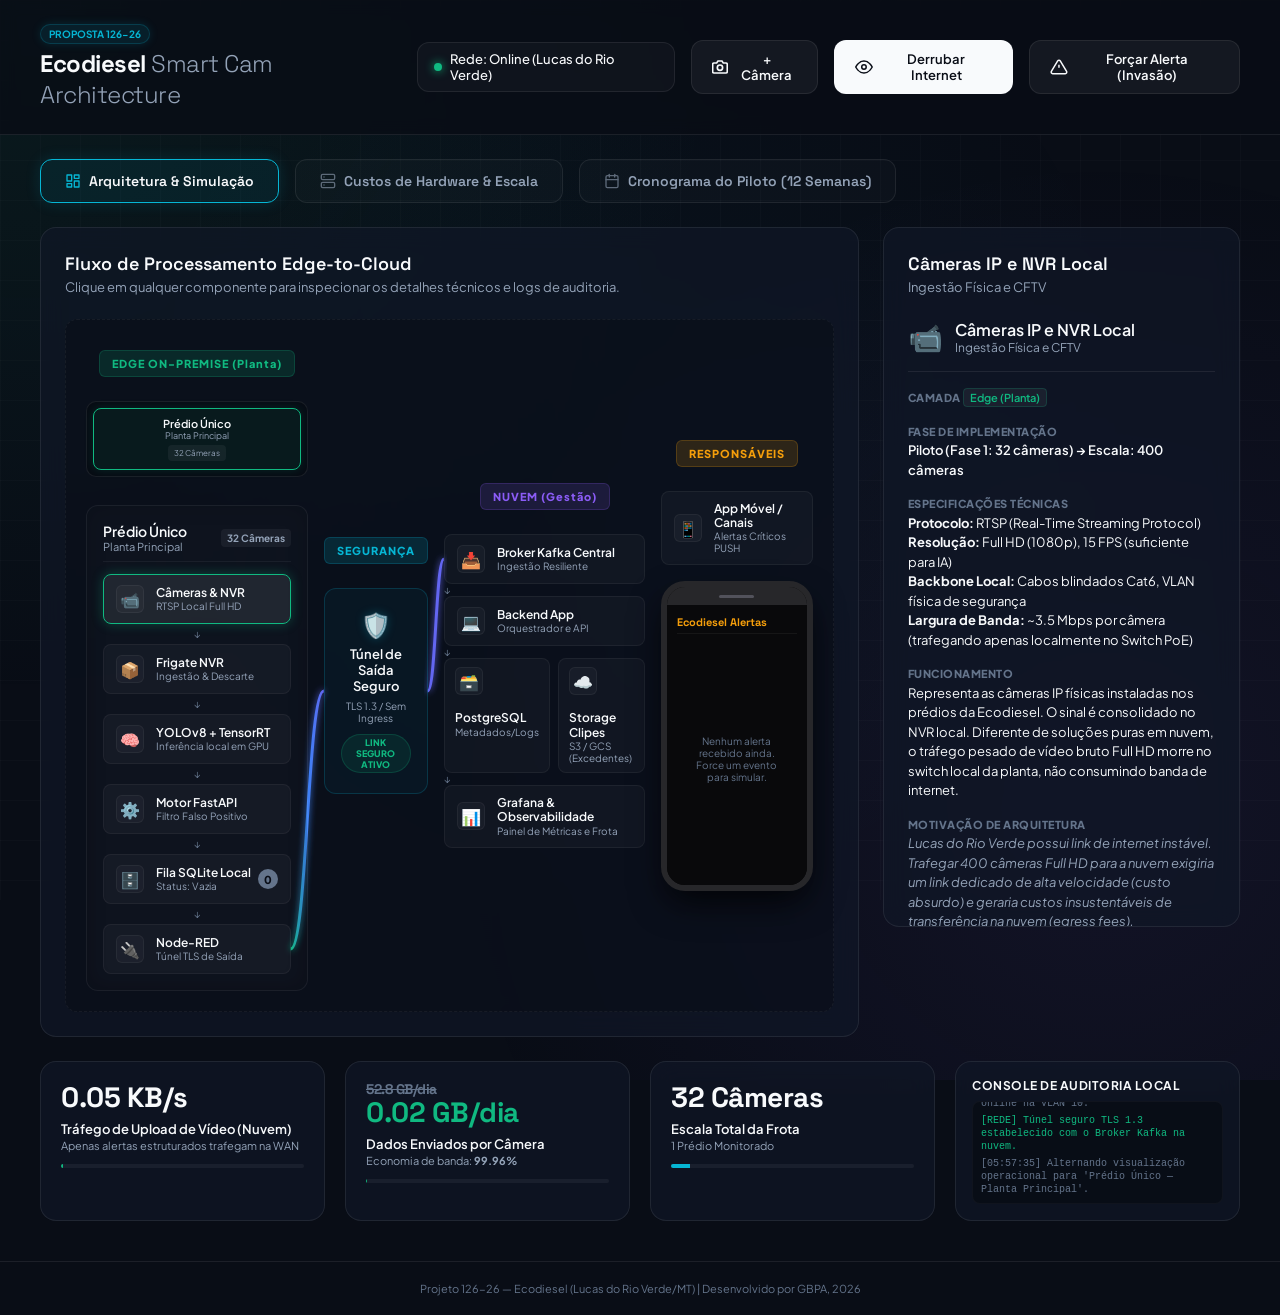
==== index.html @ 29f04b56 "Commit" ====
<!DOCTYPE html>
<html lang="pt-BR">

<head>
    <meta charset="UTF-8">
    <meta name="viewport" content="width=device-width, initial-scale=1.0">
    <title>Ecodiesel — Simulador de Arquitetura de Câmeras Inteligentes</title>
    <link rel="preconnect" href="https://fonts.googleapis.com">
    <link rel="preconnect" href="https://fonts.gstatic.com" crossorigin>
    <link
        href="https://fonts.googleapis.com/css2?family=Plus+Jakarta+Sans:wght@300;400;500;600;700;800&family=Space+Grotesk:wght@400;500;600;700&display=swap"
        rel="stylesheet">
    <link rel="stylesheet" href="style.css">
</head>

<body class="dark-theme">
    <!-- Grid Background Layer -->
    <div class="grid-overlay"></div>
    <div class="radial-glow"></div>

    <header class="app-header">
        <div class="logo-area">
            <span class="badge-status-glow">PROPOSTA 126-26</span>
            <h1>Ecodiesel <span class="thin">Smart Cam Architecture</span></h1>
        </div>

        <div class="simulator-controls">
            <div class="status-indicator">
                <span class="status-pulse-dot" id="status-dot"></span>
                <span class="status-text" id="status-text">Rede: Online (Lucas do Rio Verde)</span>
            </div>
            <button id="add-camera-btn" class="btn btn-secondary">
                <svg width="16" height="16" viewBox="0 0 24 24" fill="none" stroke="currentColor" stroke-width="2.5">
                    <path d="M23 19a2 2 0 0 1-2 2H3a2 2 0 0 1-2-2V8a2 2 0 0 1 2-2h4l2-3h6l2 3h4a2 2 0 0 1 2 2z" />
                    <circle cx="12" cy="13" r="4" />
                </svg>
                <span>+ Câmera</span>
            </button>
            <button id="toggle-network-btn" class="btn btn-primary">
                <svg width="18" height="18" viewBox="0 0 24 24" fill="none" stroke="currentColor" stroke-width="2">
                    <path d="M1 12s4-8 11-8 11 8 11 8-4 8-11 8-11-8-11-8z" />
                    <circle cx="12" cy="12" r="3" />
                </svg>
                <span>Derrubar Internet</span>
            </button>
            <button id="trigger-event-btn" class="btn btn-secondary">
                <svg width="18" height="18" viewBox="0 0 24 24" fill="none" stroke="currentColor" stroke-width="2">
                    <path
                        d="M10.29 3.86L1.82 18a2 2 0 0 0 1.71 3h16.94a2 2 0 0 0 1.71-3L13.71 3.86a2 2 0 0 0-3.42 0z" />
                    <line x1="12" y1="9" x2="12" y2="13" />
                    <line x1="12" y1="17" x2="12.01" y2="17" />
                </svg>
                <span>Forçar Alerta (Invasão)</span>
            </button>
        </div>
    </header>

    <nav class="view-navigation">
        <button class="nav-tab active" data-view="simulator">
            <svg width="16" height="16" viewBox="0 0 24 24" fill="none" stroke="currentColor" stroke-width="2"
                stroke-linecap="round" stroke-linejoin="round">
                <rect x="3" y="3" width="7" height="9"></rect>
                <rect x="14" y="3" width="7" height="5"></rect>
                <rect x="14" y="12" width="7" height="9"></rect>
                <rect x="3" y="16" width="7" height="5"></rect>
            </svg>
            <span>Arquitetura & Simulação</span>
        </button>
        <button class="nav-tab" data-view="hardware-costs" id="tab-hardware-costs">
            <svg width="16" height="16" viewBox="0 0 24 24" fill="none" stroke="currentColor" stroke-width="2"
                stroke-linecap="round" stroke-linejoin="round">
                <rect x="2" y="2" width="20" height="8" rx="2" ry="2"></rect>
                <rect x="2" y="14" width="20" height="8" rx="2" ry="2"></rect>
                <line x1="6" y1="6" x2="6.01" y2="6"></line>
                <line x1="6" y1="18" x2="6.01" y2="18"></line>
            </svg>
            <span>Custos de Hardware & Escala</span>
        </button>
        <button class="nav-tab" data-view="schedule">
            <svg width="16" height="16" viewBox="0 0 24 24" fill="none" stroke="currentColor" stroke-width="2"
                stroke-linecap="round" stroke-linejoin="round">
                <rect x="3" y="4" width="18" height="18" rx="2" ry="2"></rect>
                <line x1="16" y1="2" x2="16" y2="6"></line>
                <line x1="8" y1="2" x2="8" y2="6"></line>
                <line x1="3" y1="10" x2="21" y2="10"></line>
            </svg>
            <span>Cronograma do Piloto (12 Semanas)</span>
        </button>
    </nav>

    <main class="main-container" id="simulator-main">
        <!-- Diagram Area -->
        <section class="diagram-section card">
            <div class="card-header">
                <h2>Fluxo de Processamento Edge-to-Cloud</h2>
                <p>Clique em qualquer componente para inspecionar os detalhes técnicos e logs de auditoria.</p>
            </div>

            <div class="canvas-container">
                <!-- SVG Connections layer -->
                <svg class="connection-svg" id="connection-svg" width="100%" height="100%">
                    <defs>
                        <!-- Glow filters -->
                        <filter id="glow-green" x="-20%" y="-20%" width="140%" height="140%">
                            <feGaussianBlur stdDeviation="3" result="blur" />
                            <feMerge>
                                <feMergeNode in="blur" />
                                <feMergeNode in="SourceGraphic" />
                            </feMerge>
                        </filter>
                        <filter id="glow-red" x="-20%" y="-20%" width="140%" height="140%">
                            <feGaussianBlur stdDeviation="3" result="blur" />
                            <feMerge>
                                <feMergeNode in="blur" />
                                <feMergeNode in="SourceGraphic" />
                            </feMerge>
                        </filter>
                        <filter id="glow-purple" x="-20%" y="-20%" width="140%" height="140%">
                            <feGaussianBlur stdDeviation="3" result="blur" />
                            <feMerge>
                                <feMergeNode in="blur" />
                                <feMergeNode in="SourceGraphic" />
                            </feMerge>
                        </filter>

                        <!-- Gradient markers -->
                        <linearGradient id="edge-to-cloud-grad" x1="0%" y1="0%" x2="100%" y2="0%">
                            <stop offset="0%" stop-color="#10b981" />
                            <stop offset="50%" stop-color="#3b82f6" />
                            <stop offset="100%" stop-color="#6366f1" />
                        </linearGradient>
                    </defs>

                    <!-- SVG Paths (will be updated or initialized dynamically by js to adapt to screen resized coordinates if needed, or static percentage paths) -->
                    <!-- Path from Predio A to Tunnel -->
                    <path class="connection-path active-flow" id="path-predioA-tunnel" d="" fill="none"
                        stroke="url(#edge-to-cloud-grad)" stroke-width="3" filter="url(#glow-green)" />
                    <!-- Path from Predio B to Tunnel -->
                    <path class="connection-path active-flow" id="path-predioB-tunnel" d="" fill="none"
                        stroke="url(#edge-to-cloud-grad)" stroke-width="3" filter="url(#glow-green)" />
                    <!-- Path from Tunnel to Cloud -->
                    <path class="connection-path active-flow" id="path-tunnel-cloud" d="" fill="none" stroke="#6366f1"
                        stroke-width="3" filter="url(#glow-purple)" />

                    <!-- Pulsing animation dots (created dynamically by js) -->
                </svg>

                <div class="architecture-grid">
                    <!-- Edge Node Column -->
                    <div class="grid-column column-edge" id="edge-column">
                        <div class="column-title-badge edge">EDGE ON-PREMISE (Planta)</div>

                        <!-- Seletor de Prédios (Abas) -->
                        <div class="buildings-tabs-container" id="buildings-tabs-container">
                            <!-- Injetado dinamicamente via JS -->
                        </div>

                        <!-- Pipeline do Prédio Ativo -->
                        <div class="building-node" id="active-building-node">
                            <div class="building-header">
                                <h3 id="active-building-name">Prédio A <span class="subtext"
                                        id="active-building-subtitle">Almoxarifado</span></h3>
                                <div class="cams-count" id="active-building-cams">12 Câmeras</div>
                            </div>

                            <div class="node-components">
                                <div class="arch-node element-clickable" data-node="cameras-a" id="node-cameras">
                                    <div class="node-icon">📹</div>
                                    <div class="node-info">
                                        <h4>Câmeras & NVR</h4>
                                        <p>RTSP Local Full HD</p>
                                    </div>
                                </div>

                                <div class="node-arrow">↓</div>

                                <div class="arch-node element-clickable" data-node="frigate-a" id="node-frigate">
                                    <div class="node-icon">📦</div>
                                    <div class="node-info">
                                        <h4>Frigate NVR</h4>
                                        <p>Ingestão & Descarte</p>
                                    </div>
                                </div>

                                <div class="node-arrow">↓</div>

                                <div class="arch-node element-clickable" data-node="yolo-a" id="node-yolo">
                                    <div class="node-icon">🧠</div>
                                    <div class="node-info">
                                        <h4>YOLOv8 + TensorRT</h4>
                                        <p>Inferência local em GPU</p>
                                    </div>
                                </div>

                                <div class="node-arrow">↓</div>

                                <div class="arch-node element-clickable" data-node="fastapi-a" id="node-fastapi">
                                    <div class="node-icon">⚙️</div>
                                    <div class="node-info">
                                        <h4>Motor FastAPI</h4>
                                        <p>Filtro Falso Positivo</p>
                                    </div>
                                </div>

                                <div class="node-arrow">↓</div>

                                <div class="arch-node element-clickable queue-node" data-node="queue-a" id="node-queue">
                                    <div class="node-icon">🗄️</div>
                                    <div class="node-info">
                                        <h4>Fila SQLite Local</h4>
                                        <p class="queue-status">Status: Vazia</p>
                                    </div>
                                    <div class="queue-counter" id="active-queue-counter">0</div>
                                </div>

                                <div class="node-arrow">↓</div>

                                <div class="arch-node element-clickable" data-node="nodered-a" id="node-nodered">
                                    <div class="node-icon">🔌</div>
                                    <div class="node-info">
                                        <h4>Node-RED</h4>
                                        <p>Túnel TLS de Saída</p>
                                    </div>
                                </div>
                            </div>
                        </div>
                    </div>

                    <!-- Middle security/network column -->
                    <div class="grid-column column-security">
                        <div class="column-title-badge security">SEGURANÇA</div>

                        <div class="security-connector element-clickable" data-node="security-tunnel"
                            id="node-security-tunnel">
                            <div class="shield-icon">🛡️</div>
                            <h4>Túnel de Saída Seguro</h4>
                            <p>TLS 1.3 / Sem Ingress</p>
                            <span class="link-status-badge online" id="link-status">LINK SEGURO ATIVO</span>
                        </div>
                    </div>

                    <!-- Cloud Node Column -->
                    <div class="grid-column column-cloud" id="cloud-column">
                        <div class="column-title-badge cloud">NUVEM (Gestão)</div>

                        <div class="cloud-stack">
                            <div class="arch-node element-clickable" data-node="kafka" id="node-kafka">
                                <div class="node-icon">📥</div>
                                <div class="node-info">
                                    <h4>Broker Kafka Central</h4>
                                    <p>Ingestão Resiliente</p>
                                </div>
                            </div>

                            <div class="node-arrow">↓</div>

                            <div class="arch-node element-clickable" data-node="cloud-backend" id="node-cloud-backend">
                                <div class="node-icon">💻</div>
                                <div class="node-info">
                                    <h4>Backend App</h4>
                                    <p>Orquestrador e API</p>
                                </div>
                            </div>

                            <div class="node-arrow">↓</div>

                            <div class="cloud-db-storage">
                                <div class="arch-node element-clickable half-width" data-node="postgresql"
                                    id="node-postgresql">
                                    <div class="node-icon">🗃️</div>
                                    <div class="node-info">
                                        <h4>PostgreSQL</h4>
                                        <p>Metadados/Logs</p>
                                    </div>
                                </div>
                                <div class="arch-node element-clickable half-width" data-node="object-storage"
                                    id="node-object-storage">
                                    <div class="node-icon">☁️</div>
                                    <div class="node-info">
                                        <h4>Storage Clipes</h4>
                                        <p>S3 / GCS (Excedentes)</p>
                                    </div>
                                </div>
                            </div>

                            <div class="node-arrow">↓</div>

                            <div class="arch-node element-clickable" data-node="grafana" id="node-grafana">
                                <div class="node-icon">📊</div>
                                <div class="node-info">
                                    <h4>Grafana & Observabilidade</h4>
                                    <p>Painel de Métricas e Frota</p>
                                </div>
                            </div>
                        </div>
                    </div>

                    <!-- User Client Column -->
                    <div class="grid-column column-clients">
                        <div class="column-title-badge client">RESPONSÁVEIS</div>

                        <div class="client-stack">
                            <div class="arch-node element-clickable" data-node="mobile-app" id="node-mobile-app">
                                <div class="node-icon">📱</div>
                                <div class="node-info">
                                    <h4>App Móvel / Canais</h4>
                                    <p>Alertas Críticos PUSH</p>
                                </div>
                            </div>

                            <div class="phone-mockup">
                                <div class="phone-header">
                                    <span class="speaker"></span>
                                </div>
                                <div class="phone-screen">
                                    <div class="phone-app-title">Ecodiesel Alertas</div>
                                    <div class="alerts-feed" id="alerts-feed">
                                        <div class="mock-alert-item empty-state">
                                            Nenhum alerta recebido ainda. Force um evento para simular.
                                        </div>
                                    </div>
                                </div>
                            </div>
                        </div>
                    </div>
                </div>
            </div>
        </section>

        <!-- Sidebar Info Area -->
        <aside class="details-sidebar card" id="details-sidebar">
            <div class="card-header">
                <h2 id="sidebar-title">Detalhes do Componente</h2>
                <p id="sidebar-subtitle">Selecione uma peça da arquitetura para ler os detalhes técnicos.</p>
            </div>

            <div class="sidebar-content" id="sidebar-content-body">
                <div class="empty-selection-state">
                    <svg width="64" height="64" viewBox="0 0 24 24" fill="none" stroke="#4b5563" stroke-width="1.5">
                        <circle cx="12" cy="12" r="10" />
                        <path d="M12 16v-4" />
                        <path d="M12 8h.01" />
                    </svg>
                    <p>Clique em qualquer caixa do fluxo de processamento para examinar sua função técnica no projeto.
                    </p>
                </div>
            </div>
        </aside>
    </main>

    <!-- Metrics and Savings Dashboard -->
    <section class="metrics-dashboard" id="simulator-metrics">
        <div class="metric-card card">
            <div class="metric-value" id="network-egress">0.05 KB/s</div>
            <div class="metric-label">Tráfego de Upload de Vídeo (Nuvem)</div>
            <div class="metric-subtext">Apenas alertas estruturados trafegam na WAN</div>
            <div class="progress-bar-container">
                <div class="progress-bar green" style="width: 1%"></div>
            </div>
        </div>

        <div class="metric-card card">
            <div class="metric-value text-strike">52.8 GB/dia</div>
            <div class="metric-value highlight" id="saved-bandwidth">0.02 GB/dia</div>
            <div class="metric-label">Dados Enviados por Câmera</div>
            <div class="metric-subtext">Economia de banda: <strong>99.96%</strong></div>
            <div class="progress-bar-container">
                <div class="progress-bar" style="width: 0.1%"></div>
            </div>
        </div>

        <div class="metric-card card">
            <div class="metric-value" id="total-cameras-metric">32 Câmeras</div>
            <div class="metric-label">Escala Total da Frota</div>
            <div class="metric-subtext" id="total-buildings-metric">1 Prédio Monitorado</div>
            <div class="progress-bar-container">
                <div class="progress-bar blue" id="expansion-progress-bar" style="width: 8%"></div>
            </div>
        </div>

        <div class="metric-card card log-card">
            <div class="card-header">
                <h3>Console de Auditoria Local</h3>
            </div>
            <div class="log-console" id="log-console">
                <div class="log-entry system">[SISTEMA] Inicializando simulação de arquitetura Ecodiesel...</div>
                <div class="log-entry system">[SISTEMA] Nós do Prédio A e Prédio B online na VLAN 10.</div>
                <div class="log-entry green">[REDE] Túnel seguro TLS 1.3 estabelecido com o Broker Kafka na nuvem.</div>
            </div>
        </div>
    </section>

    <!-- Development Schedule Section -->
    <section class="schedule-container hidden" id="schedule-section">
        <div class="schedule-layout">
            <div class="schedule-gantt card">
                <div class="card-header schedule-header-flex">
                    <div>
                        <h2>Roadmap & Cronograma do Piloto (Fase 1)</h2>
                        <p>Estrutura de 12 semanas dividida em 6 Sprints com entregas incrementais no cliente.</p>
                    </div>
                    <div class="schedule-controls">
                        <span class="switch-label">Incluir App Móvel (+158h)</span>
                        <label class="schedule-switch">
                            <input type="checkbox" id="toggle-mobile-flow" checked>
                            <span class="slider"></span>
                        </label>
                    </div>
                </div>

                <div class="gantt-chart">
                    <div class="gantt-timeline-header">
                        <div class="timeline-spacer">Etapa / Sprint</div>
                        <div class="timeline-weeks">
                            <span>S1-2</span>
                            <span>S3-4</span>
                            <span>S5-6</span>
                            <span>S7-8</span>
                            <span>S9-10</span>
                            <span>S11-12</span>
                        </div>
                    </div>

                    <div class="gantt-rows">
                        <!-- Sprint 1 Row -->
                        <div class="gantt-row element-clickable-sprint" data-sprint="1">
                            <div class="gantt-label">
                                <span class="sprint-number">Sprint 1</span>
                                <span class="sprint-name">Discovery & Setup Edge</span>
                            </div>
                            <div class="gantt-bar-wrapper">
                                <div class="gantt-bar sprint-color-edge" style="grid-column: 1 / 2;">
                                    <span>77h • Planta</span>
                                </div>
                            </div>
                        </div>

                        <!-- Sprint 2 Row -->
                        <div class="gantt-row element-clickable-sprint" data-sprint="2">
                            <div class="gantt-label">
                                <span class="sprint-number">Sprint 2</span>
                                <span class="sprint-name">Core IA & TensorRT</span>
                            </div>
                            <div class="gantt-bar-wrapper">
                                <div class="gantt-bar sprint-color-ia" style="grid-column: 2 / 3;">
                                    <span>77h • Inferência</span>
                                </div>
                            </div>
                        </div>

                        <!-- Sprint 3 Row -->
                        <div class="gantt-row element-clickable-sprint" data-sprint="3">
                            <div class="gantt-label">
                                <span class="sprint-number">Sprint 3</span>
                                <span class="sprint-name" id="sprint-name-3">Regras Edge & Setup App</span>
                            </div>
                            <div class="gantt-bar-wrapper">
                                <div class="gantt-bar sprint-color-logica" style="grid-column: 3 / 4;"
                                    id="sprint-bar-3">
                                    <span>110h • Edge & App</span>
                                </div>
                            </div>
                        </div>

                        <!-- Sprint 4 Row -->
                        <div class="gantt-row element-clickable-sprint" data-sprint="4">
                            <div class="gantt-label">
                                <span class="sprint-number">Sprint 4</span>
                                <span class="sprint-name" id="sprint-name-4">Túnel TLS & Auth/MFA</span>
                            </div>
                            <div class="gantt-bar-wrapper">
                                <div class="gantt-bar sprint-color-conexao" style="grid-column: 4 / 5;"
                                    id="sprint-bar-4">
                                    <span>110h • Rede & Auth</span>
                                </div>
                            </div>
                        </div>

                        <!-- Sprint 5 Row -->
                        <div class="gantt-row element-clickable-sprint" data-sprint="5">
                            <div class="gantt-label">
                                <span class="sprint-number">Sprint 5</span>
                                <span class="sprint-name" id="sprint-name-5">API Cloud & Biometria/FaceID</span>
                            </div>
                            <div class="gantt-bar-wrapper">
                                <div class="gantt-bar sprint-color-nuvem" style="grid-column: 5 / 6;" id="sprint-bar-5">
                                    <span>120h • Cloud & Bio</span>
                                </div>
                            </div>
                        </div>

                        <!-- Sprint 6 Row -->
                        <div class="gantt-row element-clickable-sprint" data-sprint="6">
                            <div class="gantt-label">
                                <span class="sprint-number">Sprint 6</span>
                                <span class="sprint-name" id="sprint-name-6">E2E com App & Homologação</span>
                            </div>
                            <div class="gantt-bar-wrapper">
                                <div class="gantt-bar sprint-color-rollout" style="grid-column: 6 / 7;"
                                    id="sprint-bar-6">
                                    <span>116h • E2E & Rollout</span>
                                </div>
                            </div>
                        </div>
                    </div>
                </div>

                <div class="schedule-summary-footer">
                    <div class="resource-pill total" id="total-hours-metric"><strong>Horas de Desenvolvimento:</strong>
                        610 Horas</div>
                </div>
            </div>

            <aside class="sprint-details-sidebar card" id="sprint-sidebar">
                <div class="card-header">
                    <h2>Detalhamento da Sprint</h2>
                    <p>Clique em qualquer Sprint do gráfico ao lado para analisar as tarefas e entregas.</p>
                </div>

                <div class="sprint-sidebar-content" id="sprint-sidebar-content">
                    <div class="empty-selection-state">
                        <svg width="64" height="64" viewBox="0 0 24 24" fill="none" stroke="#4b5563" stroke-width="1.5">
                            <rect x="3" y="4" width="18" height="18" rx="2" ry="2"></rect>
                            <line x1="16" y1="2" x2="16" y2="6"></line>
                            <line x1="8" y1="2" x2="8" y2="6"></line>
                            <line x1="3" y1="10" x2="21" y2="10"></line>
                        </svg>
                        <p>Selecione uma sprint no cronograma para carregar as informações do discovery técnico.</p>
                    </div>
                </div>
            </aside>
        </div>
    </section>

    <!-- Seção de Custos de Hardware & Escala -->
    <section class="hardware-costs-container hidden" id="hardware-costs-section">
        <div class="hardware-layout">
            <div class="hardware-panel card">
                <div class="card-header">
                    <h2>Custos de Hardware & Escala (CAPEX)</h2>
                    <p>Simule a escala de hardware de 1 até 14 nós (Edge Nodes) e compare as opções de infraestrutura
                        física.</p>
                </div>

                <div class="hardware-controls-wrapper">
                    <div class="control-group">
                        <span class="control-label-static">Plataforma Homologada:</span>
                        <span class="control-value-static">AMD AM5 (Alta Performance + 2x RTX 5070 Ti 16GB)</span>
                    </div>

                    <div class="control-group">
                        <div class="slider-header">
                            <label for="node-qty-slider">Quantidade de Nós (Servidores Edge):</label>
                            <span class="node-qty-value" id="node-qty-display">1 Nó</span>
                        </div>
                        <input type="range" id="node-qty-slider" min="1" max="14" value="1" class="slider-premium">
                        <div class="slider-limits">
                            <span>1 Nó</span>
                            <span>14 Nós (Frota Total)</span>
                        </div>
                    </div>
                </div>

                <div class="hardware-table-container">
                    <table class="hardware-table" id="hardware-components-table">
                        <thead>
                            <tr>
                                <th>Componente</th>
                                <th>Modelo Sugerido</th>
                                <th>Loja Ref.</th>
                                <th>Unitário (BRL)</th>
                                <th>Qtd / Nó</th>
                                <th>Total (BRL)</th>
                            </tr>
                        </thead>
                        <tbody id="hardware-components-tbody">
                            <!-- Injetado dinamicamente via JS -->
                        </tbody>
                    </table>
                </div>
            </div>

            <div class="hardware-summary-panel">
                <div class="summary-card card border-highlight">
                    <div class="summary-header">
                        <h3>Resumo Consolidado</h3>
                        <span class="badge-status-glow highlight">PROPOSTA DE ESCALA</span>
                    </div>
                    <div class="summary-metrics-grid">
                        <div class="summary-metric">
                            <span class="label">Nós Edge Selecionados</span>
                            <span class="value" id="summary-nodes">1 Nó</span>
                        </div>
                        <div class="summary-metric">
                            <span class="label">Capacidade Câmeras</span>
                            <span class="value" id="summary-cams">32 Câmeras</span>
                            <span class="subtext">Até 32-35 cams por nó</span>
                        </div>
                        <div class="summary-metric highlight-value">
                            <span class="label">CAPEX Total Realista</span>
                            <span class="value" id="summary-capex">R$ 27.750,00</span>
                            <span class="subtext">Pagamento à vista (PIX)</span>
                        </div>
                    </div>
                </div>

                <div class="summary-card card">
                    <div class="summary-header">
                        <h3>Comparativo de Viabilidade</h3>
                    </div>
                    <div class="viability-details">
                        <div class="viability-row">
                            <span>Orçamento Estimado Original:</span>
                            <span class="value text-strike" id="summary-original-capex">R$ 19.050,00</span>
                        </div>
                        <div class="viability-row highlight-row">
                            <span>Ajuste Orçamentário Necessário:</span>
                            <span class="value warning" id="summary-savings">R$ 8.700,00 adicionais</span>
                        </div>
                    </div>
                    <div class="viability-footer">
                        <p id="viability-text">O <strong>Nó de Servidor AMD AM5 (Alta Performance)</strong> foi
                            homologado como a plataforma de inferência padrão do projeto, garantindo estabilidade e
                            refrigeração adequada para as 32 câmeras do piloto e expansões futuras.</p>
                    </div>
                </div>
            </div>
        </div>
    </section>

    <footer class="app-footer-credits">
        <p>Projeto 126-26 — Ecodiesel (Lucas do Rio Verde/MT) | Desenvolvido por GBPA, 2026</p>
    </footer>

    <script src="app.js"></script>
</body>

</html>
---- style.css ----
/* ==========================================================================
   Design System & Premium Aesthetics for Ecodiesel Architecture
   ========================================================================== */

:root {
    --bg-base: #090d16;
    --bg-surface: rgba(17, 24, 39, 0.7);
    --bg-surface-hover: rgba(31, 41, 55, 0.9);
    --border-color: rgba(255, 255, 255, 0.08);
    --border-hover: rgba(255, 255, 255, 0.15);
    
    /* Harmonious Curated Colors */
    --color-edge: #10b981; /* Emerald green */
    --color-edge-glow: rgba(16, 185, 129, 0.3);
    
    --color-security: #06b6d4; /* Cyan */
    --color-security-glow: rgba(6, 182, 212, 0.3);
    
    --color-cloud: #8b5cf6; /* Violet */
    --color-cloud-glow: rgba(139, 92, 246, 0.3);
    
    --color-client: #f59e0b; /* Amber */
    --color-client-glow: rgba(245, 158, 11, 0.3);
    
    --color-danger: #ef4444;
    --color-danger-glow: rgba(239, 68, 68, 0.4);
    
    --text-primary: #f8fafc;
    --text-secondary: #94a3b8;
    --text-muted: #64748b;
    
    --font-heading: 'Space Grotesk', sans-serif;
    --font-body: 'Plus Jakarta Sans', sans-serif;
}

* {
    box-sizing: border-box;
    margin: 0;
    padding: 0;
}

body {
    background-color: var(--bg-base);
    color: var(--text-primary);
    font-family: var(--font-body);
    min-height: 100vh;
    display: flex;
    flex-direction: column;
    overflow-x: hidden;
    position: relative;
}

/* Background Grids and Glows */
.grid-overlay {
    position: fixed;
    top: 0;
    left: 0;
    width: 100vw;
    height: 100vh;
    background-size: 40px 40px;
    background-image: 
        linear-gradient(to right, rgba(255, 255, 255, 0.02) 1px, transparent 1px),
        linear-gradient(to bottom, rgba(255, 255, 255, 0.02) 1px, transparent 1px);
    z-index: -2;
    pointer-events: none;
}

.radial-glow {
    position: fixed;
    top: -30%;
    left: -10%;
    width: 120%;
    height: 150%;
    background: radial-gradient(circle at 10% 20%, rgba(16, 185, 129, 0.08) 0%, transparent 40%),
                radial-gradient(circle at 80% 80%, rgba(139, 92, 246, 0.08) 0%, transparent 40%),
                radial-gradient(circle at 50% 50%, rgba(6, 182, 212, 0.03) 0%, transparent 50%);
    z-index: -1;
    pointer-events: none;
}

/* Glassmorphism Cards */
.card {
    background: var(--bg-surface);
    backdrop-filter: blur(12px);
    -webkit-backdrop-filter: blur(12px);
    border: 1px solid var(--border-color);
    border-radius: 16px;
    transition: all 0.3s cubic-bezier(0.4, 0, 0.2, 1);
}

.card:hover {
    border-color: var(--border-hover);
    box-shadow: 0 10px 30px -15px rgba(0, 0, 0, 0.7);
}

/* Header */
.app-header {
    display: flex;
    justify-content: space-between;
    align-items: center;
    padding: 24px 40px;
    border-bottom: 1px solid var(--border-color);
    background: rgba(9, 13, 22, 0.8);
    backdrop-filter: blur(8px);
    z-index: 10;
}

.logo-area {
    display: flex;
    flex-direction: column;
    gap: 4px;
}

.logo-area h1 {
    font-family: var(--font-heading);
    font-size: 24px;
    font-weight: 700;
    letter-spacing: -0.5px;
}

.logo-area h1 .thin {
    font-weight: 300;
    color: var(--text-secondary);
}

.badge-status-glow {
    font-size: 10px;
    font-weight: 700;
    color: var(--color-security);
    background: rgba(6, 182, 212, 0.1);
    padding: 3px 8px;
    border-radius: 100px;
    width: fit-content;
    border: 1px solid rgba(6, 182, 212, 0.2);
    box-shadow: 0 0 10px rgba(6, 182, 212, 0.15);
}

.simulator-controls {
    display: flex;
    align-items: center;
    gap: 16px;
}

.status-indicator {
    display: flex;
    align-items: center;
    gap: 8px;
    background: rgba(255, 255, 255, 0.03);
    padding: 8px 16px;
    border-radius: 12px;
    border: 1px solid var(--border-color);
    font-size: 13px;
    font-weight: 500;
}

.status-pulse-dot {
    width: 8px;
    height: 8px;
    border-radius: 50%;
    background-color: var(--color-edge);
    box-shadow: 0 0 10px var(--color-edge);
    transition: all 0.3s ease;
}

.status-pulse-dot.offline {
    background-color: var(--color-danger);
    box-shadow: 0 0 10px var(--color-danger);
    animation: pulse-red 1.5s infinite;
}

.status-pulse-dot.online {
    animation: pulse-green 2s infinite;
}

@keyframes pulse-green {
    0% { box-shadow: 0 0 0 0 rgba(16, 185, 129, 0.7); }
    70% { box-shadow: 0 0 0 8px rgba(16, 185, 129, 0); }
    100% { box-shadow: 0 0 0 0 rgba(16, 185, 129, 0); }
}

@keyframes pulse-red {
    0% { box-shadow: 0 0 0 0 rgba(239, 68, 68, 0.7); }
    70% { box-shadow: 0 0 0 8px rgba(239, 68, 68, 0); }
    100% { box-shadow: 0 0 0 0 rgba(239, 68, 68, 0); }
}

/* Buttons */
.btn {
    display: flex;
    align-items: center;
    gap: 8px;
    padding: 10px 20px;
    border-radius: 12px;
    font-family: var(--font-body);
    font-size: 13px;
    font-weight: 600;
    cursor: pointer;
    transition: all 0.2s cubic-bezier(0.4, 0, 0.2, 1);
    border: 1px solid transparent;
}

.btn-primary {
    background-color: var(--text-primary);
    color: var(--bg-base);
}

.btn-primary:hover {
    background-color: var(--text-secondary);
    transform: translateY(-1px);
}

.btn-secondary {
    background-color: rgba(255, 255, 255, 0.05);
    color: var(--text-primary);
    border-color: var(--border-color);
}

.btn-secondary:hover {
    background-color: rgba(255, 255, 255, 0.1);
    border-color: var(--border-hover);
    transform: translateY(-1px);
}

.btn.danger {
    background-color: rgba(239, 68, 68, 0.15);
    color: #fca5a5;
    border-color: rgba(239, 68, 68, 0.3);
}

.btn.danger:hover {
    background-color: rgba(239, 68, 68, 0.25);
    border-color: rgba(239, 68, 68, 0.5);
}

/* Layout Grid */
.main-container {
    display: flex;
    gap: 24px;
    padding: 24px 40px;
    flex: 1;
    align-items: stretch;
    min-height: 500px;
}

.diagram-section {
    flex: 3;
    padding: 24px;
    display: flex;
    flex-direction: column;
    position: relative;
    overflow: hidden;
}

.card-header h2 {
    font-family: var(--font-heading);
    font-size: 18px;
    font-weight: 600;
    margin-bottom: 4px;
}

.card-header p {
    color: var(--text-secondary);
    font-size: 13px;
}

.canvas-container {
    flex: 1;
    position: relative;
    margin-top: 24px;
    border: 1px dashed rgba(255, 255, 255, 0.05);
    border-radius: 12px;
    background: rgba(0, 0, 0, 0.2);
    min-height: 550px;
}

.connection-svg {
    position: absolute;
    top: 0;
    left: 0;
    width: 100%;
    height: 100%;
    z-index: 1;
    pointer-events: none;
}

.connection-path {
    transition: stroke 0.5s ease, filter 0.5s ease;
}

.connection-path.inactive-flow {
    stroke: #ef4444 !important;
    filter: url(#glow-red) !important;
}

/* Dot animation along path */
.pulse-dot {
    fill: #10b981;
    r: 4;
}

.pulse-dot.offline {
    display: none;
}

/* Grid columns inside canvas */
.architecture-grid {
    position: relative;
    z-index: 2;
    display: grid;
    grid-template-columns: 2.2fr 1fr 2fr 1.5fr;
    gap: 16px;
    padding: 20px;
    height: 100%;
    align-items: center;
}

.grid-column {
    display: flex;
    flex-direction: column;
    align-items: center;
    gap: 16px;
    height: 100%;
    justify-content: center;
}

.column-title-badge {
    font-size: 11px;
    font-weight: 800;
    padding: 6px 12px;
    border-radius: 6px;
    letter-spacing: 1px;
    margin-bottom: 8px;
}

.column-title-badge.edge {
    background: rgba(16, 185, 129, 0.15);
    color: var(--color-edge);
    border: 1px solid rgba(16, 185, 129, 0.2);
}

.column-title-badge.security {
    background: rgba(6, 182, 212, 0.15);
    color: var(--color-security);
    border: 1px solid rgba(6, 182, 212, 0.2);
}

.column-title-badge.cloud {
    background: rgba(139, 92, 246, 0.15);
    color: var(--color-cloud);
    border: 1px solid rgba(139, 92, 246, 0.2);
}

.column-title-badge.client {
    background: rgba(245, 158, 11, 0.15);
    color: var(--color-client);
    border: 1px solid rgba(245, 158, 11, 0.2);
}

/* Building Node Card */
.building-node {
    width: 100%;
    background: rgba(255, 255, 255, 0.02);
    border: 1px solid rgba(255, 255, 255, 0.05);
    border-radius: 12px;
    padding: 16px;
    box-shadow: inset 0 0 20px rgba(0, 0, 0, 0.2);
}

.building-header {
    display: flex;
    justify-content: space-between;
    align-items: center;
    margin-bottom: 12px;
    padding-bottom: 8px;
    border-bottom: 1px solid rgba(255, 255, 255, 0.05);
}

.building-header h3 {
    font-size: 14px;
    font-weight: 600;
}

.building-header h3 .subtext {
    font-size: 11px;
    color: var(--text-secondary);
    display: block;
    font-weight: 400;
}

.cams-count {
    font-size: 10px;
    font-weight: 700;
    background: rgba(255, 255, 255, 0.05);
    padding: 3px 6px;
    border-radius: 4px;
    color: var(--text-secondary);
}

.node-components {
    display: flex;
    flex-direction: column;
    align-items: center;
    gap: 4px;
}

.node-arrow {
    font-size: 10px;
    color: var(--text-muted);
    user-select: none;
}

/* General Clickable Architecture Node */
.arch-node {
    width: 100%;
    display: flex;
    align-items: center;
    gap: 12px;
    padding: 10px 12px;
    background: rgba(255, 255, 255, 0.03);
    border: 1px solid rgba(255, 255, 255, 0.05);
    border-radius: 8px;
    cursor: pointer;
    transition: all 0.2s ease;
}

.arch-node:hover {
    background: rgba(255, 255, 255, 0.06);
    border-color: rgba(255, 255, 255, 0.15);
    transform: scale(1.02);
}

.arch-node.selected {
    background: rgba(255, 255, 255, 0.08);
    box-shadow: 0 0 12px var(--color-edge-glow);
    border-color: var(--color-edge);
}

/* Coloring specific nodes on selection */
.column-cloud .arch-node.selected {
    box-shadow: 0 0 12px var(--color-cloud-glow);
    border-color: var(--color-cloud);
}

.column-clients .arch-node.selected {
    box-shadow: 0 0 12px var(--color-client-glow);
    border-color: var(--color-client);
}

.node-icon {
    font-size: 16px;
    display: flex;
    align-items: center;
    justify-content: center;
    width: 28px;
    height: 28px;
    background: rgba(255, 255, 255, 0.03);
    border-radius: 6px;
    border: 1px solid rgba(255, 255, 255, 0.05);
}

.node-info {
    flex: 1;
    display: flex;
    flex-direction: column;
}

.node-info h4 {
    font-size: 12px;
    font-weight: 600;
    line-height: 1.2;
}

.node-info p {
    font-size: 10px;
    color: var(--text-secondary);
}

/* Queue Persistent Node */
.queue-node {
    position: relative;
}

.queue-counter {
    position: absolute;
    top: 50%;
    right: 12px;
    transform: translateY(-50%);
    background: var(--text-muted);
    color: var(--bg-base);
    font-size: 11px;
    font-weight: 800;
    width: 20px;
    height: 20px;
    border-radius: 50%;
    display: flex;
    align-items: center;
    justify-content: center;
    transition: all 0.3s ease;
}

.queue-node.has-items {
    border-color: var(--color-client);
    background: rgba(245, 158, 11, 0.05);
}

.queue-node.has-items .queue-counter {
    background: var(--color-client);
    box-shadow: 0 0 8px var(--color-client-glow);
    color: #fff;
}

/* Cloud Db half blocks */
.cloud-db-storage {
    display: flex;
    gap: 8px;
    width: 100%;
}

.cloud-db-storage .half-width {
    flex: 1;
    flex-direction: column;
    align-items: flex-start;
    padding: 8px 10px;
}

.cloud-db-storage .half-width .node-icon {
    margin-bottom: 4px;
}

/* Security block */
.security-connector {
    width: 100%;
    text-align: center;
    padding: 20px 16px;
    background: rgba(6, 182, 212, 0.05);
    border: 1px solid rgba(6, 182, 212, 0.2);
    border-radius: 12px;
    cursor: pointer;
    transition: all 0.2s ease;
    display: flex;
    flex-direction: column;
    align-items: center;
    gap: 6px;
}

.security-connector:hover {
    background: rgba(6, 182, 212, 0.08);
    border-color: var(--color-security);
    transform: translateY(-2px);
}

.security-connector.selected {
    box-shadow: 0 0 15px var(--color-security-glow);
    border-color: var(--color-security);
}

.shield-icon {
    font-size: 24px;
    filter: drop-shadow(0 0 5px var(--color-security-glow));
}

.security-connector h4 {
    font-size: 13px;
    font-weight: 600;
}

.security-connector p {
    font-size: 10px;
    color: var(--text-secondary);
}

.link-status-badge {
    font-size: 9px;
    font-weight: 800;
    padding: 2px 8px;
    border-radius: 100px;
    margin-top: 4px;
}

.link-status-badge.online {
    background: rgba(16, 185, 129, 0.1);
    color: var(--color-edge);
    border: 1px solid rgba(16, 185, 129, 0.2);
}

.link-status-badge.offline {
    background: rgba(239, 68, 68, 0.1);
    color: var(--color-danger);
    border: 1px solid rgba(239, 68, 68, 0.2);
}

/* Mobile App Mockup */
.client-stack {
    width: 100%;
    display: flex;
    flex-direction: column;
    align-items: center;
    gap: 16px;
}

.phone-mockup {
    width: 100%;
    max-width: 190px;
    height: 310px;
    border: 6px solid #27272a;
    border-radius: 24px;
    background: #000;
    position: relative;
    overflow: hidden;
    box-shadow: 0 15px 35px -5px rgba(0, 0, 0, 0.8), 
                inset 0 0 10px rgba(255, 255, 255, 0.1);
}

.phone-header {
    height: 18px;
    background: #27272a;
    display: flex;
    justify-content: center;
    align-items: center;
}

.phone-header .speaker {
    width: 35px;
    height: 3px;
    background: #52525b;
    border-radius: 10px;
}

.phone-screen {
    height: calc(100% - 18px);
    padding: 10px;
    overflow-y: auto;
    font-size: 10px;
    display: flex;
    flex-direction: column;
    gap: 8px;
    background: #09090b;
}

.phone-app-title {
    font-family: var(--font-heading);
    font-weight: 700;
    font-size: 11px;
    color: var(--color-client);
    border-bottom: 1px solid rgba(255, 255, 255, 0.05);
    padding-bottom: 4px;
}

.alerts-feed {
    display: flex;
    flex-direction: column;
    gap: 6px;
    flex: 1;
}

.mock-alert-item {
    background: rgba(255, 255, 255, 0.03);
    border: 1px solid rgba(255, 255, 255, 0.05);
    border-radius: 6px;
    padding: 6px 8px;
    animation: slide-up 0.3s cubic-bezier(0.4, 0, 0.2, 1);
}

.mock-alert-item.empty-state {
    color: var(--text-muted);
    text-align: center;
    padding: 20px 10px;
    margin-top: auto;
    margin-bottom: auto;
    border: none;
    background: none;
}

.alert-tag {
    font-size: 8px;
    font-weight: 800;
    padding: 1px 4px;
    border-radius: 3px;
    width: fit-content;
    margin-bottom: 3px;
}

.alert-tag.danger {
    background: rgba(239, 68, 68, 0.15);
    color: #fca5a5;
    border: 1px solid rgba(239, 68, 68, 0.3);
}

.alert-camera {
    font-weight: 600;
    color: var(--text-primary);
}

.alert-desc {
    color: var(--text-secondary);
    font-size: 9px;
    margin: 2px 0;
}

.alert-time {
    font-size: 8px;
    color: var(--text-muted);
    text-align: right;
}

@keyframes slide-up {
    from { opacity: 0; transform: translateY(10px); }
    to { opacity: 1; transform: translateY(0); }
}

/* Sidebar Details */
.details-sidebar {
    flex: 1.2;
    padding: 24px;
    display: flex;
    flex-direction: column;
    min-width: 320px;
    max-height: 700px;
    overflow-y: auto;
}

.details-sidebar h2 {
    color: var(--text-primary);
}

.sidebar-content {
    margin-top: 24px;
    flex: 1;
    display: flex;
    flex-direction: column;
    gap: 16px;
}

.empty-selection-state {
    display: flex;
    flex-direction: column;
    align-items: center;
    justify-content: center;
    height: 100%;
    color: var(--text-muted);
    text-align: center;
    gap: 12px;
    padding: 40px 20px;
}

.empty-selection-state p {
    font-size: 13px;
}

/* Node Detailed Info Styling */
.detail-stack-info {
    display: flex;
    align-items: center;
    gap: 12px;
    padding-bottom: 16px;
    border-bottom: 1px solid var(--border-color);
}

.detail-stack-icon {
    font-size: 28px;
}

.detail-stack-title h3 {
    font-size: 16px;
    font-weight: 600;
}

.detail-stack-title p {
    font-size: 12px;
    color: var(--text-secondary);
}

.detail-body {
    display: flex;
    flex-direction: column;
    gap: 14px;
    font-size: 13px;
    line-height: 1.5;
}

.detail-section-title {
    font-size: 11px;
    font-weight: 800;
    color: var(--text-muted);
    text-transform: uppercase;
    letter-spacing: 0.5px;
    margin-bottom: 4px;
}

.badge-layer {
    background: rgba(255, 255, 255, 0.05);
    padding: 2px 6px;
    border-radius: 4px;
    font-size: 11px;
    font-weight: 600;
    color: var(--text-secondary);
}

.badge-layer.pilot {
    border: 1px solid rgba(16, 185, 129, 0.2);
    color: var(--color-edge);
}

.badge-layer.expansion {
    border: 1px solid rgba(245, 158, 11, 0.2);
    color: var(--color-client);
}

.detail-code {
    background: #05070c;
    border: 1px solid var(--border-color);
    padding: 10px;
    border-radius: 8px;
    font-family: monospace;
    font-size: 11px;
    overflow-x: auto;
    color: #e2e8f0;
}

/* Metrics Dashboard Section */
.metrics-dashboard {
    display: grid;
    grid-template-columns: repeat(4, 1fr);
    gap: 20px;
    padding: 0 40px 40px 40px;
}

.metric-card {
    padding: 20px;
    display: flex;
    flex-direction: column;
}

.metric-value {
    font-family: var(--font-heading);
    font-size: 28px;
    font-weight: 700;
    letter-spacing: -0.5px;
    line-height: 1.1;
}

.metric-value.text-strike {
    font-size: 14px;
    color: var(--text-muted);
    text-decoration: line-through;
}

.metric-value.highlight {
    color: var(--color-edge);
}

.metric-label {
    font-size: 13px;
    font-weight: 600;
    color: var(--text-primary);
    margin-top: 8px;
}

.metric-subtext {
    font-size: 11px;
    color: var(--text-secondary);
    margin-top: 2px;
}

.progress-bar-container {
    width: 100%;
    height: 4px;
    background: rgba(255, 255, 255, 0.05);
    border-radius: 20px;
    margin-top: 12px;
    overflow: hidden;
}

.progress-bar {
    height: 100%;
    background-color: var(--color-edge);
    width: 0%;
    transition: width 0.5s ease;
}

.progress-bar.green {
    background-color: var(--color-edge);
}

.progress-bar.blue {
    background-color: var(--color-security);
}

/* Audit Log console card */
.log-card {
    grid-column: span 1;
    display: flex;
    flex-direction: column;
    max-height: 160px;
    padding: 16px;
}

.log-card .card-header h3 {
    font-size: 12px;
    font-weight: 700;
    color: var(--text-primary);
    text-transform: uppercase;
    letter-spacing: 0.5px;
}

.log-console {
    flex: 1;
    font-family: monospace;
    font-size: 10px;
    background: rgba(0, 0, 0, 0.3);
    border: 1px solid rgba(255, 255, 255, 0.03);
    border-radius: 8px;
    padding: 8px;
    overflow-y: auto;
    margin-top: 8px;
    display: flex;
    flex-direction: column;
    gap: 4px;
    scroll-behavior: smooth;
}

.log-entry {
    line-height: 1.3;
}

.log-entry.system { color: var(--text-muted); }
.log-entry.green { color: var(--color-edge); }
.log-entry.red { color: #fca5a5; }
.log-entry.amber { color: #fde047; }
.log-entry.blue { color: #93c5fd; }

/* Footer Credits */
.app-footer-credits {
    text-align: center;
    padding: 20px 40px;
    border-top: 1px solid var(--border-color);
    color: var(--text-muted);
    font-size: 11px;
}

/* Responsive adjustments */
@media(max-width: 1200px) {
    .main-container {
        flex-direction: column;
    }
    .details-sidebar {
        max-height: none;
    }
    .metrics-dashboard {
        grid-template-columns: repeat(2, 1fr);
    }
}

@media(max-width: 768px) {
    .architecture-grid {
        grid-template-columns: 1fr;
        gap: 32px;
    }
    .connection-svg {
        display: none; /* Hide connections on mobile stacked view */
    }
    .metrics-dashboard {
        grid-template-columns: 1fr;
        padding: 20px;
    }
    .app-header {
        flex-direction: column;
        gap: 16px;
        text-align: center;
    }
}

/* Seletor de Prédios e Abas */
.buildings-tabs-container {
    display: flex;
    flex-wrap: wrap;
    gap: 8px;
    width: 100%;
    margin-bottom: 12px;
    padding: 6px;
    background: rgba(0, 0, 0, 0.2);
    border-radius: 10px;
    border: 1px solid var(--border-color);
}

.building-tab {
    position: relative;
    flex: 1;
    min-width: 110px;
    display: flex;
    flex-direction: column;
    align-items: center;
    justify-content: center;
    padding: 8px 6px;
    background: rgba(255, 255, 255, 0.02);
    border: 1px solid transparent;
    border-radius: 8px;
    cursor: pointer;
    font-size: 11px;
    font-weight: 600;
    transition: all 0.2s cubic-bezier(0.4, 0, 0.2, 1);
    color: var(--text-secondary);
    text-align: center;
}

.building-tab:hover {
    background: rgba(255, 255, 255, 0.05);
    color: var(--text-primary);
}

.building-tab.active {
    background: rgba(16, 185, 129, 0.08);
    border-color: var(--color-edge);
    color: var(--text-primary);
    box-shadow: 0 0 10px rgba(16, 185, 129, 0.15);
}

.building-tab span {
    font-size: 9px;
    font-weight: 400;
    color: var(--text-muted);
}

.building-tab.active span {
    color: var(--text-secondary);
}

.building-tab .tab-badge {
    position: absolute;
    top: -5px;
    right: -5px;
    background: var(--color-client);
    color: #fff;
    font-size: 9px;
    font-weight: 800;
    min-width: 16px;
    height: 16px;
    border-radius: 10px;
    display: flex;
    align-items: center;
    justify-content: center;
    box-shadow: 0 0 8px var(--color-client-glow);
    animation: pulse-badge 2s infinite;
}

@keyframes pulse-badge {
    0% { transform: scale(1); }
    50% { transform: scale(1.1); }
    100% { transform: scale(1); }
}

/* Força o grid-column column-edge a rolar verticalmente caso tenha muitos itens */
.grid-column.column-edge {
    justify-content: flex-start;
    padding-top: 10px;
}

/* ==========================================================================
   Navigation Tabs & Schedule Section Styles
   ========================================================================== */
.hidden {
    display: none !important;
}

.view-navigation {
    display: flex;
    justify-content: flex-start;
    gap: 16px;
    padding: 24px 40px 0 40px;
    z-index: 5;
}

.nav-tab {
    display: flex;
    align-items: center;
    gap: 8px;
    padding: 12px 24px;
    background: rgba(255, 255, 255, 0.02);
    border: 1px solid var(--border-color);
    border-radius: 12px;
    color: var(--text-secondary);
    font-family: var(--font-heading);
    font-size: 14px;
    font-weight: 600;
    cursor: pointer;
    transition: all 0.3s cubic-bezier(0.4, 0, 0.2, 1);
}

.nav-tab svg {
    opacity: 0.6;
    transition: opacity 0.2s ease;
}

.nav-tab:hover {
    background: rgba(255, 255, 255, 0.05);
    color: var(--text-primary);
    border-color: var(--border-hover);
}

.nav-tab:hover svg {
    opacity: 1;
}

.nav-tab.active {
    background: rgba(6, 182, 212, 0.08);
    border-color: var(--color-security);
    color: var(--text-primary);
    box-shadow: 0 0 15px rgba(6, 182, 212, 0.15);
}

.nav-tab.active svg {
    opacity: 1;
    color: var(--color-security);
}

/* Schedule Layout styling */
.schedule-container {
    padding: 24px 40px 40px 40px;
    width: 100%;
}

.schedule-layout {
    display: flex;
    gap: 24px;
    align-items: stretch;
    min-height: 550px;
}

.schedule-gantt {
    flex: 3;
    padding: 24px;
    display: flex;
    flex-direction: column;
}

.sprint-details-sidebar {
    flex: 1.2;
    padding: 24px;
    display: flex;
    flex-direction: column;
    min-width: 320px;
    max-height: 600px;
    overflow-y: auto;
}

.sprint-sidebar-content {
    margin-top: 24px;
    flex: 1;
    display: flex;
    flex-direction: column;
    gap: 16px;
}

/* Gantt Chart Styling */
.gantt-chart {
    margin-top: 32px;
    background: rgba(0, 0, 0, 0.2);
    border: 1px solid var(--border-color);
    border-radius: 12px;
    padding: 16px;
    display: flex;
    flex-direction: column;
    gap: 12px;
}

.gantt-timeline-header {
    display: flex;
    align-items: center;
    border-bottom: 1px solid var(--border-color);
    padding-bottom: 12px;
    font-size: 11px;
    font-weight: 700;
    color: var(--text-muted);
    text-transform: uppercase;
    letter-spacing: 0.5px;
}

.timeline-spacer {
    width: 200px;
    flex-shrink: 0;
}

.timeline-weeks {
    flex: 1;
    display: grid;
    grid-template-columns: repeat(6, 1fr);
    text-align: center;
}

.gantt-rows {
    display: flex;
    flex-direction: column;
    gap: 8px;
}

.gantt-row {
    display: flex;
    align-items: center;
    padding: 8px;
    background: rgba(255, 255, 255, 0.01);
    border: 1px solid transparent;
    border-radius: 8px;
    cursor: pointer;
    transition: all 0.2s ease;
}

.gantt-row:hover {
    background: rgba(255, 255, 255, 0.03);
    border-color: rgba(255, 255, 255, 0.08);
}

.gantt-row.selected {
    background: rgba(255, 255, 255, 0.04);
    border-color: var(--border-hover);
}

.gantt-label {
    width: 200px;
    flex-shrink: 0;
    display: flex;
    flex-direction: column;
}

.sprint-number {
    font-size: 12px;
    font-weight: 700;
    color: var(--text-primary);
}

.sprint-name {
    font-size: 10px;
    color: var(--text-secondary);
}

.gantt-bar-wrapper {
    flex: 1;
    display: grid;
    grid-template-columns: repeat(6, 1fr);
    height: 36px;
}

.gantt-bar {
    display: flex;
    align-items: center;
    justify-content: center;
    border-radius: 8px;
    font-size: 11px;
    font-weight: 700;
    color: #fff;
    padding: 0 12px;
    transition: transform 0.2s ease, box-shadow 0.2s ease;
    box-shadow: 0 4px 10px rgba(0, 0, 0, 0.3);
}

.gantt-row:hover .gantt-bar {
    transform: scale(1.02);
}

/* Gantt Row Active Highlight border matches the bar color */
.gantt-row.selected[data-sprint="1"], .gantt-row.selected[data-sprint="2"], .gantt-row.selected[data-sprint="3"] { border-color: var(--color-edge); }
.gantt-row.selected[data-sprint="4"] { border-color: var(--color-security); }
.gantt-row.selected[data-sprint="5"] { border-color: var(--color-cloud); }
.gantt-row.selected[data-sprint="6"] { border-color: var(--color-client); }

/* Gantt Bar Colors matching our node theme */
.sprint-color-edge {
    background: linear-gradient(135deg, #10b981 0%, #059669 100%);
    box-shadow: 0 0 10px rgba(16, 185, 129, 0.15);
}
.sprint-color-ia {
    background: linear-gradient(135deg, #10b981 0%, #06b6d4 100%);
    box-shadow: 0 0 10px rgba(6, 182, 212, 0.15);
}
.sprint-color-logica {
    background: linear-gradient(135deg, #059669 0%, #047857 100%);
    box-shadow: 0 0 10px rgba(5, 150, 105, 0.15);
}
.sprint-color-conexao {
    background: linear-gradient(135deg, #06b6d4 0%, #3b82f6 100%);
    box-shadow: 0 0 10px rgba(6, 182, 212, 0.15);
}
.sprint-color-nuvem {
    background: linear-gradient(135deg, #8b5cf6 0%, #6366f1 100%);
    box-shadow: 0 0 10px rgba(139, 92, 246, 0.15);
}
.sprint-color-rollout {
    background: linear-gradient(135deg, #f59e0b 0%, #d97706 100%);
    box-shadow: 0 0 10px rgba(245, 158, 11, 0.15);
}

/* Footer Summary Cards for resources */
.schedule-summary-footer {
    display: flex;
    flex-wrap: wrap;
    gap: 12px;
    margin-top: 24px;
    padding-top: 16px;
    border-top: 1px solid var(--border-color);
}

.resource-pill {
    font-size: 11px;
    font-weight: 600;
    padding: 6px 12px;
    border-radius: 8px;
    background: rgba(255, 255, 255, 0.03);
    border: 1px solid var(--border-color);
    color: var(--text-secondary);
}

.resource-pill.total {
    background: rgba(255, 255, 255, 0.08);
    color: var(--text-primary);
    border-color: var(--border-hover);
}

.resource-pill.techlead { border-color: rgba(6, 182, 212, 0.3); color: #67e8f9; }
.resource-pill.ia { border-color: rgba(16, 185, 129, 0.3); color: #6ee7b7; }
.resource-pill.dev { border-color: rgba(139, 92, 246, 0.3); color: #c084fc; }
.resource-pill.devops { border-color: rgba(245, 158, 11, 0.3); color: #fde047; }
.resource-pill.mobile { border-color: rgba(6, 182, 212, 0.3); color: #22d3ee; }

/* Custom Switch for Schedule Toggle */
.schedule-header-flex {
    display: flex;
    justify-content: space-between;
    align-items: center;
    gap: 20px;
    width: 100%;
}

.schedule-controls {
    display: flex;
    align-items: center;
    gap: 12px;
    background: rgba(255, 255, 255, 0.02);
    padding: 8px 16px;
    border-radius: 12px;
    border: 1px solid var(--border-color);
}

.switch-label {
    font-size: 12px;
    font-weight: 600;
    color: var(--text-secondary);
    user-select: none;
}

.schedule-switch {
    position: relative;
    display: inline-block;
    width: 44px;
    height: 24px;
}

.schedule-switch input {
    position: absolute;
    opacity: 0;
    width: 100%;
    height: 100%;
    cursor: pointer;
    z-index: 2;
    margin: 0;
}

.schedule-switch .slider {
    position: absolute;
    top: 0;
    left: 0;
    right: 0;
    bottom: 0;
    background-color: rgba(255, 255, 255, 0.08);
    transition: .3s cubic-bezier(0.4, 0, 0.2, 1);
    border-radius: 24px;
    border: 1px solid var(--border-color);
    z-index: 1;
}

.schedule-switch .slider:before {
    position: absolute;
    content: "";
    height: 16px;
    width: 16px;
    left: 3px;
    bottom: 3px;
    background-color: #fff;
    transition: .3s cubic-bezier(0.4, 0, 0.2, 1);
    border-radius: 50%;
}

.schedule-switch input:checked + .slider {
    background-color: var(--color-security);
    box-shadow: 0 0 10px rgba(6, 182, 212, 0.3);
    border-color: rgba(6, 182, 212, 0.5);
}

.schedule-switch input:checked + .slider:before {
    transform: translateX(20px);
}

/* Responsive adjustments for schedule */
@media(max-width: 1200px) {
    .schedule-layout {
        flex-direction: column;
    }
    .sprint-details-sidebar {
        max-height: none;
    }
}

@media(max-width: 768px) {
    .view-navigation {
        padding: 16px 20px 0 20px;
        flex-direction: column;
        gap: 8px;
    }
    .schedule-container {
        padding: 20px;
    }
    .gantt-chart {
        overflow-x: auto;
    }
    .gantt-timeline-header, .gantt-row {
        min-width: 600px;
    }
}

/* ==========================================================================
   Hardware Costs & Scaling (CAPEX) Section Styles
   ========================================================================== */
.hardware-costs-container {
    padding: 24px 40px;
    flex: 1;
    display: flex;
    flex-direction: column;
}

.hardware-layout {
    display: grid;
    grid-template-columns: 2fr 1.1fr;
    gap: 24px;
    align-items: start;
}

.hardware-panel {
    padding: 24px;
}

.hardware-controls-wrapper {
    display: grid;
    grid-template-columns: 1.2fr 1fr;
    gap: 24px;
    margin-top: 24px;
    padding-bottom: 24px;
    border-bottom: 1px solid var(--border-color);
}

.control-group {
    display: flex;
    flex-direction: column;
    gap: 8px;
}

.control-group label {
    font-size: 13px;
    font-weight: 600;
    color: var(--text-secondary);
}

.control-label-static {
    font-size: 13px;
    font-weight: 600;
    color: var(--text-secondary);
}

.control-value-static {
    background: rgba(16, 185, 129, 0.03);
    border: 1px solid rgba(16, 185, 129, 0.15);
    border-radius: 8px;
    padding: 12px;
    color: var(--color-edge);
    font-family: var(--font-body);
    font-size: 13px;
    font-weight: 600;
    display: inline-block;
    box-shadow: 0 0 10px rgba(16, 185, 129, 0.05);
}

.select-premium {
    background: rgba(255, 255, 255, 0.03);
    border: 1px solid var(--border-color);
    border-radius: 8px;
    padding: 12px;
    color: var(--text-primary);
    font-family: var(--font-body);
    font-size: 13px;
    font-weight: 500;
    cursor: pointer;
    outline: none;
    transition: all 0.2s ease;
}

.select-premium:focus, .select-premium:hover {
    border-color: var(--color-edge);
    background: rgba(255, 255, 255, 0.06);
    box-shadow: 0 0 10px var(--color-edge-glow);
}

.select-premium option {
    background: var(--bg-base);
    color: var(--text-primary);
}

.slider-header {
    display: flex;
    justify-content: space-between;
    align-items: center;
}

.node-qty-value {
    font-size: 14px;
    font-weight: 800;
    color: var(--color-edge);
    background: rgba(16, 185, 129, 0.1);
    padding: 2px 8px;
    border-radius: 6px;
    border: 1px solid var(--color-edge-glow);
}

.slider-premium {
    -webkit-appearance: none;
    width: 100%;
    height: 6px;
    border-radius: 3px;
    background: rgba(255, 255, 255, 0.08);
    outline: none;
    margin: 12px 0;
}

.slider-premium::-webkit-slider-thumb {
    -webkit-appearance: none;
    appearance: none;
    width: 18px;
    height: 18px;
    border-radius: 50%;
    background: var(--color-edge);
    cursor: pointer;
    box-shadow: 0 0 8px var(--color-edge-glow);
    transition: transform 0.1s ease;
}

.slider-premium::-webkit-slider-thumb:hover {
    transform: scale(1.2);
}

.slider-limits {
    display: flex;
    justify-content: space-between;
    font-size: 11px;
    color: var(--text-muted);
    font-weight: 500;
}

.hardware-table-container {
    margin-top: 24px;
    overflow-x: auto;
}

.hardware-table {
    width: 100%;
    border-collapse: collapse;
    font-size: 13px;
    text-align: left;
}

.hardware-table th, .hardware-table td {
    padding: 12px 16px;
    border-bottom: 1px solid var(--border-color);
}

.hardware-table th {
    font-family: var(--font-heading);
    color: var(--text-secondary);
    font-weight: 600;
    text-transform: uppercase;
    font-size: 11px;
    letter-spacing: 0.5px;
}

.hardware-table tbody tr {
    transition: background-color 0.2s ease;
}

.hardware-table tbody tr:hover {
    background-color: rgba(255, 255, 255, 0.02);
}

.hardware-table td strong {
    color: var(--text-primary);
}

.shop-ref {
    font-size: 11px;
    background: rgba(255, 255, 255, 0.05);
    padding: 2px 6px;
    border-radius: 4px;
    color: var(--text-secondary);
    border: 1px solid rgba(255, 255, 255, 0.03);
}

.unit-per-node {
    font-size: 11px;
    color: var(--text-muted);
}

.table-overall-total {
    font-weight: 700;
    color: var(--text-primary);
}

.hardware-summary-panel {
    display: flex;
    flex-direction: column;
    gap: 24px;
}

.summary-card {
    padding: 24px;
}

.summary-card.border-highlight {
    border-color: var(--color-edge);
    box-shadow: 0 0 15px var(--color-edge-glow);
}

.summary-header {
    display: flex;
    justify-content: space-between;
    align-items: center;
    border-bottom: 1px solid var(--border-color);
    padding-bottom: 12px;
    margin-bottom: 16px;
}

.summary-header h3 {
    font-family: var(--font-heading);
    font-size: 16px;
    font-weight: 600;
}

.summary-header .badge-status-glow.highlight {
    color: var(--color-edge);
    background: rgba(16, 185, 129, 0.1);
    border-color: var(--color-edge-glow);
    box-shadow: 0 0 10px rgba(16, 185, 129, 0.15);
}

.summary-metrics-grid {
    display: flex;
    flex-direction: column;
    gap: 16px;
}

.summary-metric {
    display: flex;
    flex-direction: column;
}

.summary-metric .label {
    font-size: 11px;
    color: var(--text-muted);
    text-transform: uppercase;
    font-weight: 700;
    letter-spacing: 0.5px;
}

.summary-metric .value {
    font-size: 18px;
    font-weight: 700;
    color: var(--text-primary);
    margin-top: 4px;
}

.summary-metric .subtext {
    font-size: 11px;
    color: var(--text-secondary);
    margin-top: 2px;
}

.summary-metric.highlight-value .value {
    font-size: 26px;
    color: var(--color-edge);
    text-shadow: 0 0 10px var(--color-edge-glow);
}

.viability-details {
    display: flex;
    flex-direction: column;
    gap: 12px;
    margin-bottom: 16px;
}

.viability-row {
    display: flex;
    justify-content: space-between;
    font-size: 13px;
    color: var(--text-secondary);
}

.viability-row .value {
    font-weight: 600;
    color: var(--text-primary);
}

.viability-row.highlight-row {
    padding-top: 12px;
    border-top: 1px solid var(--border-color);
    font-size: 14px;
}

.viability-row.highlight-row .value.success {
    color: #10b981;
    text-shadow: 0 0 8px rgba(16, 185, 129, 0.2);
}

.viability-row.highlight-row .value.warning {
    color: #f59e0b;
}

.viability-footer {
    border-top: 1px solid var(--border-color);
    padding-top: 12px;
}

.viability-footer p {
    font-size: 12px;
    line-height: 1.5;
    color: var(--text-secondary);
}

.success {
    color: #10b981;
}

.warning {
    color: #f59e0b;
}

/* Responsive for hardware costs */
@media(max-width: 1200px) {
    .hardware-layout {
        grid-template-columns: 1fr;
    }
}

@media(max-width: 768px) {
    .hardware-controls-wrapper {
        grid-template-columns: 1fr;
    }
    .hardware-costs-container {
        padding: 20px;
    }
}
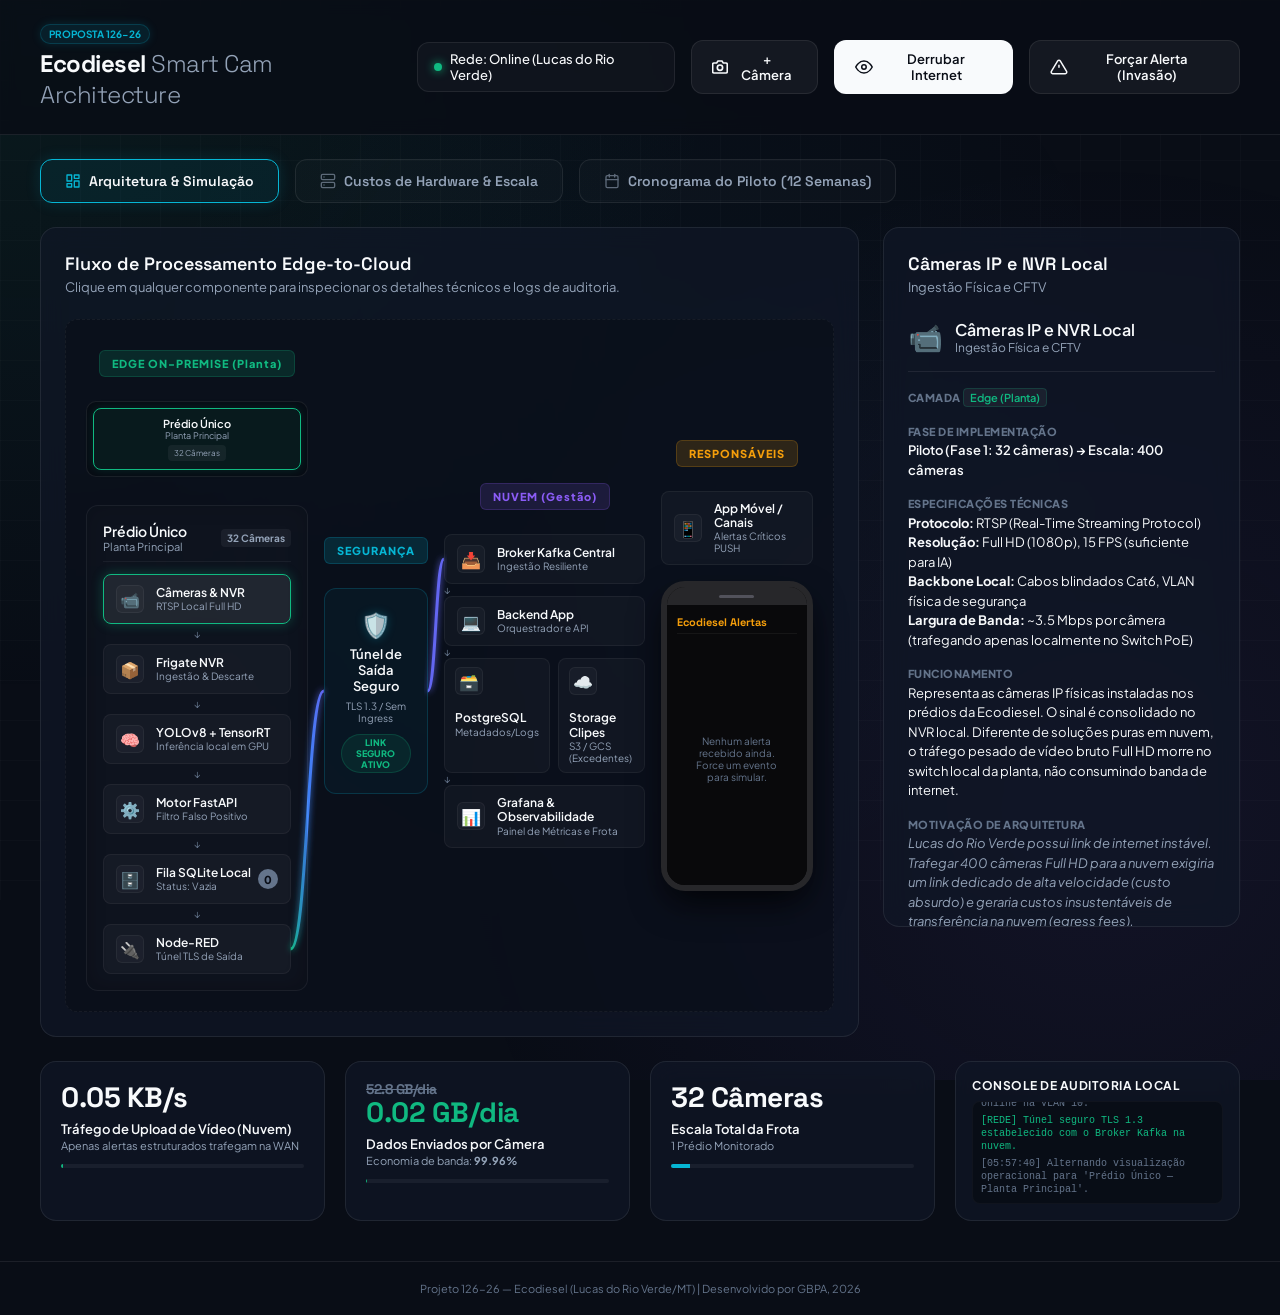
==== commit 1862924b: "Change index.html to remove Comparativo de Viabilidade card" ====
--- a/index.html
+++ b/index.html
@@ -604,26 +604,7 @@
                     </div>
                 </div>
 
-                <div class="summary-card card">
-                    <div class="summary-header">
-                        <h3>Comparativo de Viabilidade</h3>
-                    </div>
-                    <div class="viability-details">
-                        <div class="viability-row">
-                            <span>Orçamento Estimado Original:</span>
-                            <span class="value text-strike" id="summary-original-capex">R$ 19.050,00</span>
-                        </div>
-                        <div class="viability-row highlight-row">
-                            <span>Ajuste Orçamentário Necessário:</span>
-                            <span class="value warning" id="summary-savings">R$ 8.700,00 adicionais</span>
-                        </div>
-                    </div>
-                    <div class="viability-footer">
-                        <p id="viability-text">O <strong>Nó de Servidor AMD AM5 (Alta Performance)</strong> foi
-                            homologado como a plataforma de inferência padrão do projeto, garantindo estabilidade e
-                            refrigeração adequada para as 32 câmeras do piloto e expansões futuras.</p>
-                    </div>
-                </div>
+
             </div>
         </div>
     </section>
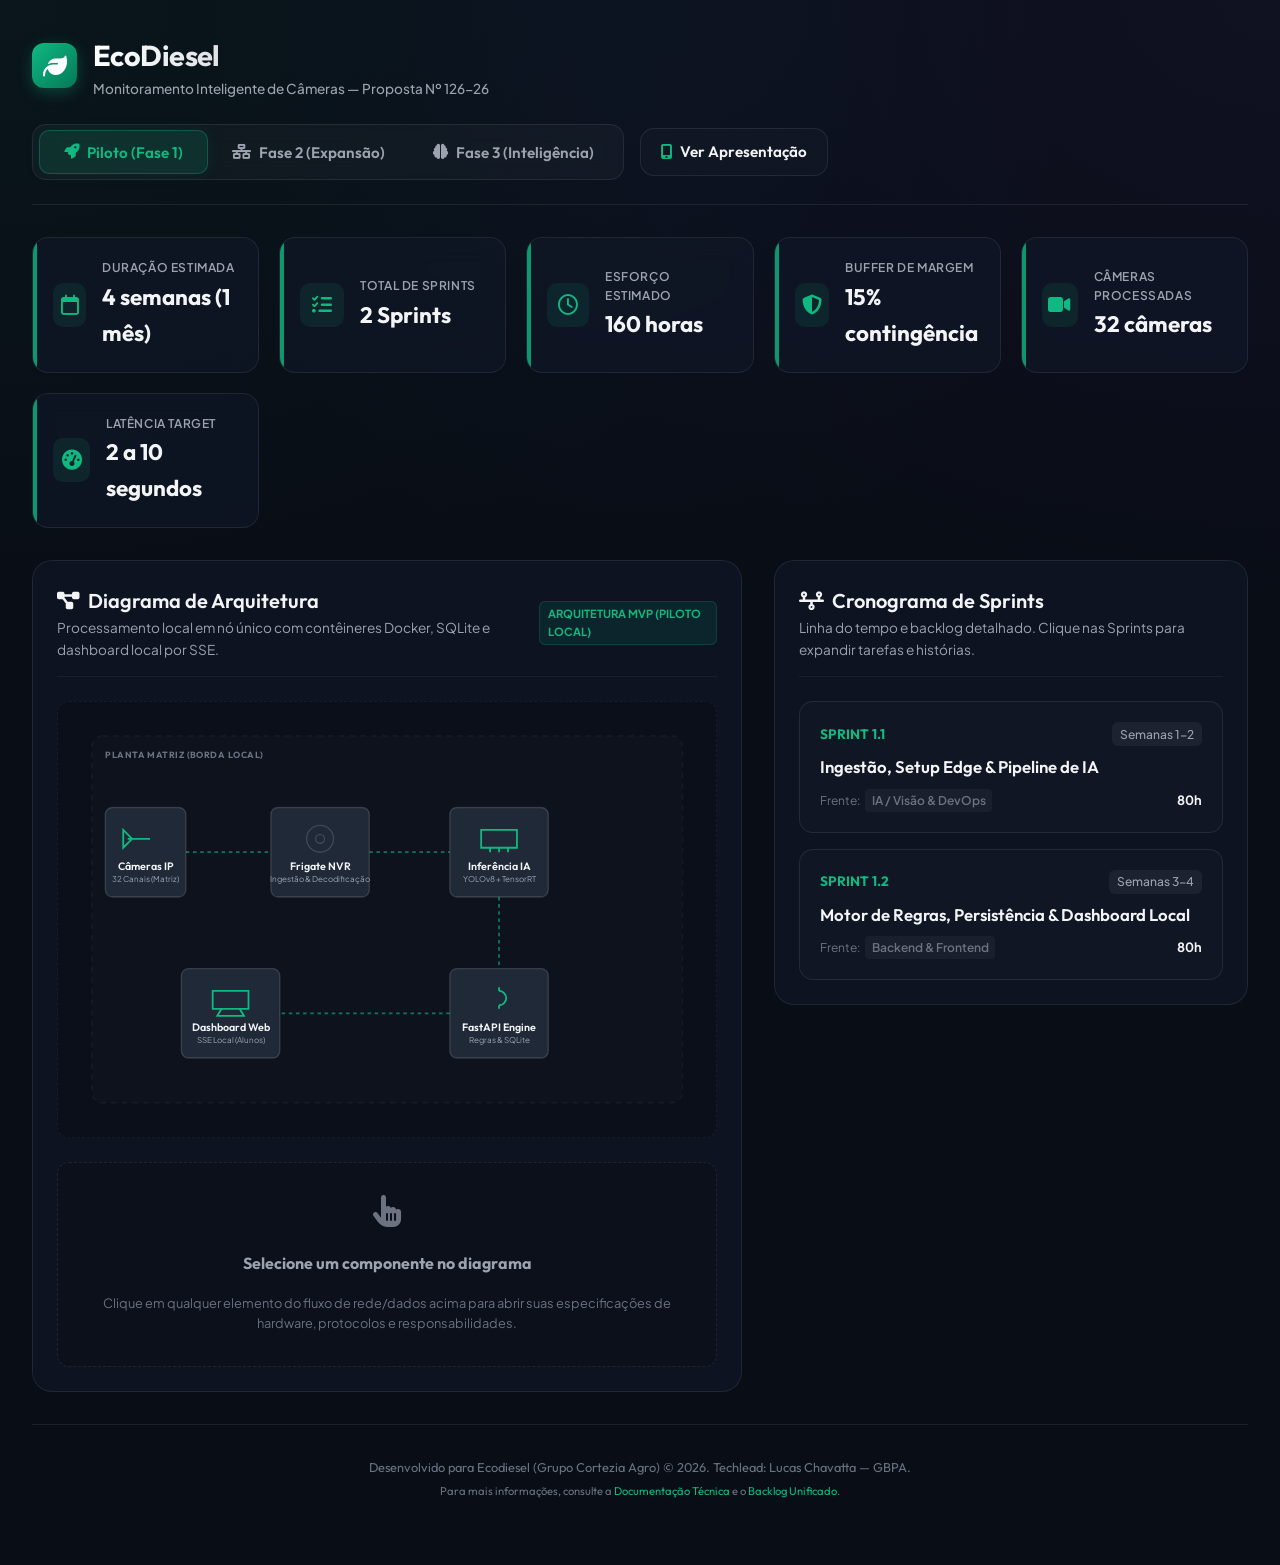
==== commit 4148450d: "Novo" ====
--- a/index.html
+++ b/index.html
@@ -1,619 +1,191 @@
 <!DOCTYPE html>
 <html lang="pt-BR">
+<head>
+  <meta charset="UTF-8">
+  <meta name="viewport" content="width=device-width, initial-scale=1.0">
+  <title>EcoDiesel — Desenho Interativo da Arquitetura e Sprints</title>
+  <!-- SEO and Meta Tags -->
+  <meta name="description" content="Visualizador interativo de arquitetura e cronograma de sprints por fases do projeto EcoDiesel.">
+  
+  <!-- FontAwesome Icons -->
+  <link rel="stylesheet" href="https://cdnjs.cloudflare.com/ajax/libs/font-awesome/6.4.0/css/all.min.css">
+  
+  <!-- Custom Stylesheet -->
+  <link rel="stylesheet" href="style.css">
+</head>
+<body>
 
-<head>
-    <meta charset="UTF-8">
-    <meta name="viewport" content="width=device-width, initial-scale=1.0">
-    <title>Ecodiesel — Simulador de Arquitetura de Câmeras Inteligentes</title>
-    <link rel="preconnect" href="https://fonts.googleapis.com">
-    <link rel="preconnect" href="https://fonts.gstatic.com" crossorigin>
-    <link
-        href="https://fonts.googleapis.com/css2?family=Plus+Jakarta+Sans:wght@300;400;500;600;700;800&family=Space+Grotesk:wght@400;500;600;700&display=swap"
-        rel="stylesheet">
-    <link rel="stylesheet" href="style.css">
-</head>
+  <div class="app-container">
+    
+    <!-- Top Navigation Header -->
+    <header>
+      <div class="brand-section">
+        <div class="logo-icon" id="brand-logo">
+          <i class="fa-solid fa-leaf"></i>
+        </div>
+        <div class="logo-text">
+          <h1>EcoDiesel</h1>
+          <p>Monitoramento Inteligente de Câmeras — Proposta Nº 126-26</p>
+        </div>
+      </div>
+      
+      <!-- Phase Selection & Actions -->
+      <div style="display: flex; align-items: center; gap: 1rem; flex-wrap: wrap;">
+        <!-- Phase Selection Tabs -->
+        <nav class="phase-selector" role="tablist">
+          <button class="phase-tab active" data-phase="piloto" role="tab" aria-selected="true">
+            <i class="fa-solid fa-rocket"></i> Piloto (Fase 1)
+          </button>
+          <button class="phase-tab" data-phase="fase2" role="tab" aria-selected="false">
+            <i class="fa-solid fa-network-wired"></i> Fase 2 (Expansão)
+          </button>
+          <button class="phase-tab" data-phase="fase3" role="tab" aria-selected="false">
+            <i class="fa-solid fa-brain"></i> Fase 3 (Inteligência)
+          </button>
+        </nav>
+        
+        <!-- Presentation Navigation Button -->
+        <a href="apresentacao.html" style="font-family: var(--font-title); font-size: 0.95rem; font-weight: 600; color: var(--text-primary); text-decoration: none; border: 1px solid var(--border-color); padding: 0.7rem 1.25rem; border-radius: 14px; background: rgba(255, 255, 255, 0.02); display: flex; align-items: center; gap: 0.5rem; transition: var(--transition-smooth);" onmouseover="this.style.borderColor='var(--color-pilot)'; this.style.background='rgba(16, 185, 129, 0.05)';" onmouseout="this.style.borderColor='var(--border-color)'; this.style.background='rgba(255, 255, 255, 0.02)';">
+          <i class="fa-solid fa-mobile-screen-button" style="color: var(--color-pilot);"></i> Ver Apresentação
+        </a>
+      </div>
+    </header>
 
-<body class="dark-theme">
-    <!-- Grid Background Layer -->
-    <div class="grid-overlay"></div>
-    <div class="radial-glow"></div>
+    <!-- Dynamic KPI Dashboard Ribbon -->
+    <section class="kpi-container" aria-label="Indicadores da Fase">
+      <div class="kpi-card" id="kpi-card-duration">
+        <div class="kpi-icon"><i class="fa-regular fa-calendar"></i></div>
+        <div class="kpi-info">
+          <span class="kpi-label">Duração Estimada</span>
+          <span class="kpi-value" id="kpi-duration">4 semanas</span>
+        </div>
+      </div>
+      
+      <div class="kpi-card" id="kpi-card-sprints">
+        <div class="kpi-icon"><i class="fa-solid fa-list-check"></i></div>
+        <div class="kpi-info">
+          <span class="kpi-label">Total de Sprints</span>
+          <span class="kpi-value" id="kpi-sprints">2 Sprints</span>
+        </div>
+      </div>
+      
+      <div class="kpi-card" id="kpi-card-effort">
+        <div class="kpi-icon"><i class="fa-regular fa-clock"></i></div>
+        <div class="kpi-info">
+          <span class="kpi-label">Esforço Estimado</span>
+          <span class="kpi-value" id="kpi-effort">160 horas</span>
+        </div>
+      </div>
+      
+      <div class="kpi-card" id="kpi-card-buffer">
+        <div class="kpi-icon"><i class="fa-solid fa-shield-halved"></i></div>
+        <div class="kpi-info">
+          <span class="kpi-label">Buffer de Margem</span>
+          <span class="kpi-value" id="kpi-buffer">15% contingência</span>
+        </div>
+      </div>
+      
+      <div class="kpi-card" id="kpi-card-cameras">
+        <div class="kpi-icon"><i class="fa-solid fa-video"></i></div>
+        <div class="kpi-info">
+          <span class="kpi-label">Câmeras Processadas</span>
+          <span class="kpi-value" id="kpi-cameras">32 câmeras</span>
+        </div>
+      </div>
+      
+      <div class="kpi-card" id="kpi-card-latency">
+        <div class="kpi-icon"><i class="fa-solid fa-gauge-high"></i></div>
+        <div class="kpi-info">
+          <span class="kpi-label">Latência Target</span>
+          <span class="kpi-value" id="kpi-latency">2 a 10 segundos</span>
+        </div>
+      </div>
+    </section>
 
-    <header class="app-header">
-        <div class="logo-area">
-            <span class="badge-status-glow">PROPOSTA 126-26</span>
-            <h1>Ecodiesel <span class="thin">Smart Cam Architecture</span></h1>
+    <!-- Main Grid: Architecture & Sprints -->
+    <main class="main-grid">
+      
+      <!-- Left Column: Architecture Visualizer -->
+      <section class="architecture-panel" aria-labelledby="arch-section-title">
+        <div class="panel-header">
+          <div>
+            <h2 class="panel-title" id="arch-section-title">
+              <i class="fa-solid fa-diagram-project"></i> Diagrama de Arquitetura
+            </h2>
+            <p class="panel-subtitle" id="diagram-subtitle">Processamento local de câmera única com contêineres Docker, SQLite e dashboard local.</p>
+          </div>
+          <span class="details-badge pulse-element" style="background: rgba(16, 185, 129, 0.1); border: 1px solid rgba(16, 185, 129, 0.2);" id="diagram-title">Fase 1 — Piloto</span>
         </div>
 
-        <div class="simulator-controls">
-            <div class="status-indicator">
-                <span class="status-pulse-dot" id="status-dot"></span>
-                <span class="status-text" id="status-text">Rede: Online (Lucas do Rio Verde)</span>
+        <!-- Interactive Diagram Box -->
+        <div class="diagram-viewport" id="diagram-container">
+          <!-- O SVG será injetado dinamicamente via script.js -->
+        </div>
+
+        <!-- Sidebar / Detalhes do Componente Clicado -->
+        <div class="details-panel-container">
+          <!-- Placeholder (Default State) -->
+          <div class="details-panel" id="details-placeholder" style="text-align: center; padding: 2rem; border-style: dashed;">
+            <i class="fa-solid fa-hand-pointer" style="font-size: 2rem; color: var(--text-muted); margin-bottom: 0.75rem; display: block;"></i>
+            <h3 style="font-family: var(--font-title); font-size: 1rem; color: var(--text-secondary);">Selecione um componente no diagrama</h3>
+            <p style="font-size: 0.8rem; color: var(--text-muted); margin-top: 0.25rem;">Clique em qualquer elemento do fluxo de rede/dados acima para abrir suas especificações de hardware, protocolos e responsabilidades.</p>
+          </div>
+
+          <!-- Component specifications (Dynamic State) -->
+          <div class="details-panel hidden" id="details-panel">
+            <div class="details-header">
+              <h3 class="details-title" id="details-title">Nó de Inferência Edge</h3>
+              <span class="details-badge" id="details-badge">Hardware</span>
             </div>
-            <button id="add-camera-btn" class="btn btn-secondary">
-                <svg width="16" height="16" viewBox="0 0 24 24" fill="none" stroke="currentColor" stroke-width="2.5">
-                    <path d="M23 19a2 2 0 0 1-2 2H3a2 2 0 0 1-2-2V8a2 2 0 0 1 2-2h4l2-3h6l2 3h4a2 2 0 0 1 2 2z" />
-                    <circle cx="12" cy="13" r="4" />
-                </svg>
-                <span>+ Câmera</span>
-            </button>
-            <button id="toggle-network-btn" class="btn btn-primary">
-                <svg width="18" height="18" viewBox="0 0 24 24" fill="none" stroke="currentColor" stroke-width="2">
-                    <path d="M1 12s4-8 11-8 11 8 11 8-4 8-11 8-11-8-11-8z" />
-                    <circle cx="12" cy="12" r="3" />
-                </svg>
-                <span>Derrubar Internet</span>
-            </button>
-            <button id="trigger-event-btn" class="btn btn-secondary">
-                <svg width="18" height="18" viewBox="0 0 24 24" fill="none" stroke="currentColor" stroke-width="2">
-                    <path
-                        d="M10.29 3.86L1.82 18a2 2 0 0 0 1.71 3h16.94a2 2 0 0 0 1.71-3L13.71 3.86a2 2 0 0 0-3.42 0z" />
-                    <line x1="12" y1="9" x2="12" y2="13" />
-                    <line x1="12" y1="17" x2="12.01" y2="17" />
-                </svg>
-                <span>Forçar Alerta (Invasão)</span>
-            </button>
+            
+            <p class="details-desc" id="details-desc">
+              Especificações técnicas do nó de processamento local homologado para rodar em Lucas do Rio Verde/MT.
+            </p>
+            
+            <!-- Metadata Grid -->
+            <div class="details-meta" id="details-meta-container">
+              <!-- Injetado dinamicamente -->
+            </div>
+            
+            <!-- Specs Checklist -->
+            <h4 class="details-list-title">Propriedades e Funcionalidades</h4>
+            <ul class="details-list" id="details-list">
+              <!-- Injetado dinamicamente -->
+            </ul>
+          </div>
         </div>
-    </header>
+      </section>
 
-    <nav class="view-navigation">
-        <button class="nav-tab active" data-view="simulator">
-            <svg width="16" height="16" viewBox="0 0 24 24" fill="none" stroke="currentColor" stroke-width="2"
-                stroke-linecap="round" stroke-linejoin="round">
-                <rect x="3" y="3" width="7" height="9"></rect>
-                <rect x="14" y="3" width="7" height="5"></rect>
-                <rect x="14" y="12" width="7" height="9"></rect>
-                <rect x="3" y="16" width="7" height="5"></rect>
-            </svg>
-            <span>Arquitetura & Simulação</span>
-        </button>
-        <button class="nav-tab" data-view="hardware-costs" id="tab-hardware-costs">
-            <svg width="16" height="16" viewBox="0 0 24 24" fill="none" stroke="currentColor" stroke-width="2"
-                stroke-linecap="round" stroke-linejoin="round">
-                <rect x="2" y="2" width="20" height="8" rx="2" ry="2"></rect>
-                <rect x="2" y="14" width="20" height="8" rx="2" ry="2"></rect>
-                <line x1="6" y1="6" x2="6.01" y2="6"></line>
-                <line x1="6" y1="18" x2="6.01" y2="18"></line>
-            </svg>
-            <span>Custos de Hardware & Escala</span>
-        </button>
-        <button class="nav-tab" data-view="schedule">
-            <svg width="16" height="16" viewBox="0 0 24 24" fill="none" stroke="currentColor" stroke-width="2"
-                stroke-linecap="round" stroke-linejoin="round">
-                <rect x="3" y="4" width="18" height="18" rx="2" ry="2"></rect>
-                <line x1="16" y1="2" x2="16" y2="6"></line>
-                <line x1="8" y1="2" x2="8" y2="6"></line>
-                <line x1="3" y1="10" x2="21" y2="10"></line>
-            </svg>
-            <span>Cronograma do Piloto (12 Semanas)</span>
-        </button>
-    </nav>
+      <!-- Right Column: Sprints Timeline Roadmap -->
+      <section class="roadmap-panel" aria-labelledby="roadmap-section-title">
+        <div class="panel-header" style="border-bottom: 1px solid rgba(255, 255, 255, 0.05); padding-bottom: 1rem;">
+          <div>
+            <h2 class="panel-title" id="roadmap-section-title">
+              <i class="fa-solid fa-timeline"></i> Cronograma de Sprints
+            </h2>
+            <p class="panel-subtitle">Linha do tempo e backlog detalhado. Clique nas Sprints para expandir tarefas e histórias.</p>
+          </div>
+        </div>
 
-    <main class="main-container" id="simulator-main">
-        <!-- Diagram Area -->
-        <section class="diagram-section card">
-            <div class="card-header">
-                <h2>Fluxo de Processamento Edge-to-Cloud</h2>
-                <p>Clique em qualquer componente para inspecionar os detalhes técnicos e logs de auditoria.</p>
-            </div>
+        <!-- Sprints List Container -->
+        <div class="sprint-list" id="sprint-list-container">
+          <!-- As Sprints serão injetadas dinamicamente via script.js -->
+        </div>
+      </section>
 
-            <div class="canvas-container">
-                <!-- SVG Connections layer -->
-                <svg class="connection-svg" id="connection-svg" width="100%" height="100%">
-                    <defs>
-                        <!-- Glow filters -->
-                        <filter id="glow-green" x="-20%" y="-20%" width="140%" height="140%">
-                            <feGaussianBlur stdDeviation="3" result="blur" />
-                            <feMerge>
-                                <feMergeNode in="blur" />
-                                <feMergeNode in="SourceGraphic" />
-                            </feMerge>
-                        </filter>
-                        <filter id="glow-red" x="-20%" y="-20%" width="140%" height="140%">
-                            <feGaussianBlur stdDeviation="3" result="blur" />
-                            <feMerge>
-                                <feMergeNode in="blur" />
-                                <feMergeNode in="SourceGraphic" />
-                            </feMerge>
-                        </filter>
-                        <filter id="glow-purple" x="-20%" y="-20%" width="140%" height="140%">
-                            <feGaussianBlur stdDeviation="3" result="blur" />
-                            <feMerge>
-                                <feMergeNode in="blur" />
-                                <feMergeNode in="SourceGraphic" />
-                            </feMerge>
-                        </filter>
-
-                        <!-- Gradient markers -->
-                        <linearGradient id="edge-to-cloud-grad" x1="0%" y1="0%" x2="100%" y2="0%">
-                            <stop offset="0%" stop-color="#10b981" />
-                            <stop offset="50%" stop-color="#3b82f6" />
-                            <stop offset="100%" stop-color="#6366f1" />
-                        </linearGradient>
-                    </defs>
-
-                    <!-- SVG Paths (will be updated or initialized dynamically by js to adapt to screen resized coordinates if needed, or static percentage paths) -->
-                    <!-- Path from Predio A to Tunnel -->
-                    <path class="connection-path active-flow" id="path-predioA-tunnel" d="" fill="none"
-                        stroke="url(#edge-to-cloud-grad)" stroke-width="3" filter="url(#glow-green)" />
-                    <!-- Path from Predio B to Tunnel -->
-                    <path class="connection-path active-flow" id="path-predioB-tunnel" d="" fill="none"
-                        stroke="url(#edge-to-cloud-grad)" stroke-width="3" filter="url(#glow-green)" />
-                    <!-- Path from Tunnel to Cloud -->
-                    <path class="connection-path active-flow" id="path-tunnel-cloud" d="" fill="none" stroke="#6366f1"
-                        stroke-width="3" filter="url(#glow-purple)" />
-
-                    <!-- Pulsing animation dots (created dynamically by js) -->
-                </svg>
-
-                <div class="architecture-grid">
-                    <!-- Edge Node Column -->
-                    <div class="grid-column column-edge" id="edge-column">
-                        <div class="column-title-badge edge">EDGE ON-PREMISE (Planta)</div>
-
-                        <!-- Seletor de Prédios (Abas) -->
-                        <div class="buildings-tabs-container" id="buildings-tabs-container">
-                            <!-- Injetado dinamicamente via JS -->
-                        </div>
-
-                        <!-- Pipeline do Prédio Ativo -->
-                        <div class="building-node" id="active-building-node">
-                            <div class="building-header">
-                                <h3 id="active-building-name">Prédio A <span class="subtext"
-                                        id="active-building-subtitle">Almoxarifado</span></h3>
-                                <div class="cams-count" id="active-building-cams">12 Câmeras</div>
-                            </div>
-
-                            <div class="node-components">
-                                <div class="arch-node element-clickable" data-node="cameras-a" id="node-cameras">
-                                    <div class="node-icon">📹</div>
-                                    <div class="node-info">
-                                        <h4>Câmeras & NVR</h4>
-                                        <p>RTSP Local Full HD</p>
-                                    </div>
-                                </div>
-
-                                <div class="node-arrow">↓</div>
-
-                                <div class="arch-node element-clickable" data-node="frigate-a" id="node-frigate">
-                                    <div class="node-icon">📦</div>
-                                    <div class="node-info">
-                                        <h4>Frigate NVR</h4>
-                                        <p>Ingestão & Descarte</p>
-                                    </div>
-                                </div>
-
-                                <div class="node-arrow">↓</div>
-
-                                <div class="arch-node element-clickable" data-node="yolo-a" id="node-yolo">
-                                    <div class="node-icon">🧠</div>
-                                    <div class="node-info">
-                                        <h4>YOLOv8 + TensorRT</h4>
-                                        <p>Inferência local em GPU</p>
-                                    </div>
-                                </div>
-
-                                <div class="node-arrow">↓</div>
-
-                                <div class="arch-node element-clickable" data-node="fastapi-a" id="node-fastapi">
-                                    <div class="node-icon">⚙️</div>
-                                    <div class="node-info">
-                                        <h4>Motor FastAPI</h4>
-                                        <p>Filtro Falso Positivo</p>
-                                    </div>
-                                </div>
-
-                                <div class="node-arrow">↓</div>
-
-                                <div class="arch-node element-clickable queue-node" data-node="queue-a" id="node-queue">
-                                    <div class="node-icon">🗄️</div>
-                                    <div class="node-info">
-                                        <h4>Fila SQLite Local</h4>
-                                        <p class="queue-status">Status: Vazia</p>
-                                    </div>
-                                    <div class="queue-counter" id="active-queue-counter">0</div>
-                                </div>
-
-                                <div class="node-arrow">↓</div>
-
-                                <div class="arch-node element-clickable" data-node="nodered-a" id="node-nodered">
-                                    <div class="node-icon">🔌</div>
-                                    <div class="node-info">
-                                        <h4>Node-RED</h4>
-                                        <p>Túnel TLS de Saída</p>
-                                    </div>
-                                </div>
-                            </div>
-                        </div>
-                    </div>
-
-                    <!-- Middle security/network column -->
-                    <div class="grid-column column-security">
-                        <div class="column-title-badge security">SEGURANÇA</div>
-
-                        <div class="security-connector element-clickable" data-node="security-tunnel"
-                            id="node-security-tunnel">
-                            <div class="shield-icon">🛡️</div>
-                            <h4>Túnel de Saída Seguro</h4>
-                            <p>TLS 1.3 / Sem Ingress</p>
-                            <span class="link-status-badge online" id="link-status">LINK SEGURO ATIVO</span>
-                        </div>
-                    </div>
-
-                    <!-- Cloud Node Column -->
-                    <div class="grid-column column-cloud" id="cloud-column">
-                        <div class="column-title-badge cloud">NUVEM (Gestão)</div>
-
-                        <div class="cloud-stack">
-                            <div class="arch-node element-clickable" data-node="kafka" id="node-kafka">
-                                <div class="node-icon">📥</div>
-                                <div class="node-info">
-                                    <h4>Broker Kafka Central</h4>
-                                    <p>Ingestão Resiliente</p>
-                                </div>
-                            </div>
-
-                            <div class="node-arrow">↓</div>
-
-                            <div class="arch-node element-clickable" data-node="cloud-backend" id="node-cloud-backend">
-                                <div class="node-icon">💻</div>
-                                <div class="node-info">
-                                    <h4>Backend App</h4>
-                                    <p>Orquestrador e API</p>
-                                </div>
-                            </div>
-
-                            <div class="node-arrow">↓</div>
-
-                            <div class="cloud-db-storage">
-                                <div class="arch-node element-clickable half-width" data-node="postgresql"
-                                    id="node-postgresql">
-                                    <div class="node-icon">🗃️</div>
-                                    <div class="node-info">
-                                        <h4>PostgreSQL</h4>
-                                        <p>Metadados/Logs</p>
-                                    </div>
-                                </div>
-                                <div class="arch-node element-clickable half-width" data-node="object-storage"
-                                    id="node-object-storage">
-                                    <div class="node-icon">☁️</div>
-                                    <div class="node-info">
-                                        <h4>Storage Clipes</h4>
-                                        <p>S3 / GCS (Excedentes)</p>
-                                    </div>
-                                </div>
-                            </div>
-
-                            <div class="node-arrow">↓</div>
-
-                            <div class="arch-node element-clickable" data-node="grafana" id="node-grafana">
-                                <div class="node-icon">📊</div>
-                                <div class="node-info">
-                                    <h4>Grafana & Observabilidade</h4>
-                                    <p>Painel de Métricas e Frota</p>
-                                </div>
-                            </div>
-                        </div>
-                    </div>
-
-                    <!-- User Client Column -->
-                    <div class="grid-column column-clients">
-                        <div class="column-title-badge client">RESPONSÁVEIS</div>
-
-                        <div class="client-stack">
-                            <div class="arch-node element-clickable" data-node="mobile-app" id="node-mobile-app">
-                                <div class="node-icon">📱</div>
-                                <div class="node-info">
-                                    <h4>App Móvel / Canais</h4>
-                                    <p>Alertas Críticos PUSH</p>
-                                </div>
-                            </div>
-
-                            <div class="phone-mockup">
-                                <div class="phone-header">
-                                    <span class="speaker"></span>
-                                </div>
-                                <div class="phone-screen">
-                                    <div class="phone-app-title">Ecodiesel Alertas</div>
-                                    <div class="alerts-feed" id="alerts-feed">
-                                        <div class="mock-alert-item empty-state">
-                                            Nenhum alerta recebido ainda. Force um evento para simular.
-                                        </div>
-                                    </div>
-                                </div>
-                            </div>
-                        </div>
-                    </div>
-                </div>
-            </div>
-        </section>
-
-        <!-- Sidebar Info Area -->
-        <aside class="details-sidebar card" id="details-sidebar">
-            <div class="card-header">
-                <h2 id="sidebar-title">Detalhes do Componente</h2>
-                <p id="sidebar-subtitle">Selecione uma peça da arquitetura para ler os detalhes técnicos.</p>
-            </div>
-
-            <div class="sidebar-content" id="sidebar-content-body">
-                <div class="empty-selection-state">
-                    <svg width="64" height="64" viewBox="0 0 24 24" fill="none" stroke="#4b5563" stroke-width="1.5">
-                        <circle cx="12" cy="12" r="10" />
-                        <path d="M12 16v-4" />
-                        <path d="M12 8h.01" />
-                    </svg>
-                    <p>Clique em qualquer caixa do fluxo de processamento para examinar sua função técnica no projeto.
-                    </p>
-                </div>
-            </div>
-        </aside>
     </main>
 
-    <!-- Metrics and Savings Dashboard -->
-    <section class="metrics-dashboard" id="simulator-metrics">
-        <div class="metric-card card">
-            <div class="metric-value" id="network-egress">0.05 KB/s</div>
-            <div class="metric-label">Tráfego de Upload de Vídeo (Nuvem)</div>
-            <div class="metric-subtext">Apenas alertas estruturados trafegam na WAN</div>
-            <div class="progress-bar-container">
-                <div class="progress-bar green" style="width: 1%"></div>
-            </div>
-        </div>
-
-        <div class="metric-card card">
-            <div class="metric-value text-strike">52.8 GB/dia</div>
-            <div class="metric-value highlight" id="saved-bandwidth">0.02 GB/dia</div>
-            <div class="metric-label">Dados Enviados por Câmera</div>
-            <div class="metric-subtext">Economia de banda: <strong>99.96%</strong></div>
-            <div class="progress-bar-container">
-                <div class="progress-bar" style="width: 0.1%"></div>
-            </div>
-        </div>
-
-        <div class="metric-card card">
-            <div class="metric-value" id="total-cameras-metric">32 Câmeras</div>
-            <div class="metric-label">Escala Total da Frota</div>
-            <div class="metric-subtext" id="total-buildings-metric">1 Prédio Monitorado</div>
-            <div class="progress-bar-container">
-                <div class="progress-bar blue" id="expansion-progress-bar" style="width: 8%"></div>
-            </div>
-        </div>
-
-        <div class="metric-card card log-card">
-            <div class="card-header">
-                <h3>Console de Auditoria Local</h3>
-            </div>
-            <div class="log-console" id="log-console">
-                <div class="log-entry system">[SISTEMA] Inicializando simulação de arquitetura Ecodiesel...</div>
-                <div class="log-entry system">[SISTEMA] Nós do Prédio A e Prédio B online na VLAN 10.</div>
-                <div class="log-entry green">[REDE] Túnel seguro TLS 1.3 estabelecido com o Broker Kafka na nuvem.</div>
-            </div>
-        </div>
-    </section>
-
-    <!-- Development Schedule Section -->
-    <section class="schedule-container hidden" id="schedule-section">
-        <div class="schedule-layout">
-            <div class="schedule-gantt card">
-                <div class="card-header schedule-header-flex">
-                    <div>
-                        <h2>Roadmap & Cronograma do Piloto (Fase 1)</h2>
-                        <p>Estrutura de 12 semanas dividida em 6 Sprints com entregas incrementais no cliente.</p>
-                    </div>
-                    <div class="schedule-controls">
-                        <span class="switch-label">Incluir App Móvel (+158h)</span>
-                        <label class="schedule-switch">
-                            <input type="checkbox" id="toggle-mobile-flow" checked>
-                            <span class="slider"></span>
-                        </label>
-                    </div>
-                </div>
-
-                <div class="gantt-chart">
-                    <div class="gantt-timeline-header">
-                        <div class="timeline-spacer">Etapa / Sprint</div>
-                        <div class="timeline-weeks">
-                            <span>S1-2</span>
-                            <span>S3-4</span>
-                            <span>S5-6</span>
-                            <span>S7-8</span>
-                            <span>S9-10</span>
-                            <span>S11-12</span>
-                        </div>
-                    </div>
-
-                    <div class="gantt-rows">
-                        <!-- Sprint 1 Row -->
-                        <div class="gantt-row element-clickable-sprint" data-sprint="1">
-                            <div class="gantt-label">
-                                <span class="sprint-number">Sprint 1</span>
-                                <span class="sprint-name">Discovery & Setup Edge</span>
-                            </div>
-                            <div class="gantt-bar-wrapper">
-                                <div class="gantt-bar sprint-color-edge" style="grid-column: 1 / 2;">
-                                    <span>77h • Planta</span>
-                                </div>
-                            </div>
-                        </div>
-
-                        <!-- Sprint 2 Row -->
-                        <div class="gantt-row element-clickable-sprint" data-sprint="2">
-                            <div class="gantt-label">
-                                <span class="sprint-number">Sprint 2</span>
-                                <span class="sprint-name">Core IA & TensorRT</span>
-                            </div>
-                            <div class="gantt-bar-wrapper">
-                                <div class="gantt-bar sprint-color-ia" style="grid-column: 2 / 3;">
-                                    <span>77h • Inferência</span>
-                                </div>
-                            </div>
-                        </div>
-
-                        <!-- Sprint 3 Row -->
-                        <div class="gantt-row element-clickable-sprint" data-sprint="3">
-                            <div class="gantt-label">
-                                <span class="sprint-number">Sprint 3</span>
-                                <span class="sprint-name" id="sprint-name-3">Regras Edge & Setup App</span>
-                            </div>
-                            <div class="gantt-bar-wrapper">
-                                <div class="gantt-bar sprint-color-logica" style="grid-column: 3 / 4;"
-                                    id="sprint-bar-3">
-                                    <span>110h • Edge & App</span>
-                                </div>
-                            </div>
-                        </div>
-
-                        <!-- Sprint 4 Row -->
-                        <div class="gantt-row element-clickable-sprint" data-sprint="4">
-                            <div class="gantt-label">
-                                <span class="sprint-number">Sprint 4</span>
-                                <span class="sprint-name" id="sprint-name-4">Túnel TLS & Auth/MFA</span>
-                            </div>
-                            <div class="gantt-bar-wrapper">
-                                <div class="gantt-bar sprint-color-conexao" style="grid-column: 4 / 5;"
-                                    id="sprint-bar-4">
-                                    <span>110h • Rede & Auth</span>
-                                </div>
-                            </div>
-                        </div>
-
-                        <!-- Sprint 5 Row -->
-                        <div class="gantt-row element-clickable-sprint" data-sprint="5">
-                            <div class="gantt-label">
-                                <span class="sprint-number">Sprint 5</span>
-                                <span class="sprint-name" id="sprint-name-5">API Cloud & Biometria/FaceID</span>
-                            </div>
-                            <div class="gantt-bar-wrapper">
-                                <div class="gantt-bar sprint-color-nuvem" style="grid-column: 5 / 6;" id="sprint-bar-5">
-                                    <span>120h • Cloud & Bio</span>
-                                </div>
-                            </div>
-                        </div>
-
-                        <!-- Sprint 6 Row -->
-                        <div class="gantt-row element-clickable-sprint" data-sprint="6">
-                            <div class="gantt-label">
-                                <span class="sprint-number">Sprint 6</span>
-                                <span class="sprint-name" id="sprint-name-6">E2E com App & Homologação</span>
-                            </div>
-                            <div class="gantt-bar-wrapper">
-                                <div class="gantt-bar sprint-color-rollout" style="grid-column: 6 / 7;"
-                                    id="sprint-bar-6">
-                                    <span>116h • E2E & Rollout</span>
-                                </div>
-                            </div>
-                        </div>
-                    </div>
-                </div>
-
-                <div class="schedule-summary-footer">
-                    <div class="resource-pill total" id="total-hours-metric"><strong>Horas de Desenvolvimento:</strong>
-                        610 Horas</div>
-                </div>
-            </div>
-
-            <aside class="sprint-details-sidebar card" id="sprint-sidebar">
-                <div class="card-header">
-                    <h2>Detalhamento da Sprint</h2>
-                    <p>Clique em qualquer Sprint do gráfico ao lado para analisar as tarefas e entregas.</p>
-                </div>
-
-                <div class="sprint-sidebar-content" id="sprint-sidebar-content">
-                    <div class="empty-selection-state">
-                        <svg width="64" height="64" viewBox="0 0 24 24" fill="none" stroke="#4b5563" stroke-width="1.5">
-                            <rect x="3" y="4" width="18" height="18" rx="2" ry="2"></rect>
-                            <line x1="16" y1="2" x2="16" y2="6"></line>
-                            <line x1="8" y1="2" x2="8" y2="6"></line>
-                            <line x1="3" y1="10" x2="21" y2="10"></line>
-                        </svg>
-                        <p>Selecione uma sprint no cronograma para carregar as informações do discovery técnico.</p>
-                    </div>
-                </div>
-            </aside>
-        </div>
-    </section>
-
-    <!-- Seção de Custos de Hardware & Escala -->
-    <section class="hardware-costs-container hidden" id="hardware-costs-section">
-        <div class="hardware-layout">
-            <div class="hardware-panel card">
-                <div class="card-header">
-                    <h2>Custos de Hardware & Escala (CAPEX)</h2>
-                    <p>Simule a escala de hardware de 1 até 14 nós (Edge Nodes) e compare as opções de infraestrutura
-                        física.</p>
-                </div>
-
-                <div class="hardware-controls-wrapper">
-                    <div class="control-group">
-                        <span class="control-label-static">Plataforma Homologada:</span>
-                        <span class="control-value-static">AMD AM5 (Alta Performance + 2x RTX 5070 Ti 16GB)</span>
-                    </div>
-
-                    <div class="control-group">
-                        <div class="slider-header">
-                            <label for="node-qty-slider">Quantidade de Nós (Servidores Edge):</label>
-                            <span class="node-qty-value" id="node-qty-display">1 Nó</span>
-                        </div>
-                        <input type="range" id="node-qty-slider" min="1" max="14" value="1" class="slider-premium">
-                        <div class="slider-limits">
-                            <span>1 Nó</span>
-                            <span>14 Nós (Frota Total)</span>
-                        </div>
-                    </div>
-                </div>
-
-                <div class="hardware-table-container">
-                    <table class="hardware-table" id="hardware-components-table">
-                        <thead>
-                            <tr>
-                                <th>Componente</th>
-                                <th>Modelo Sugerido</th>
-                                <th>Loja Ref.</th>
-                                <th>Unitário (BRL)</th>
-                                <th>Qtd / Nó</th>
-                                <th>Total (BRL)</th>
-                            </tr>
-                        </thead>
-                        <tbody id="hardware-components-tbody">
-                            <!-- Injetado dinamicamente via JS -->
-                        </tbody>
-                    </table>
-                </div>
-            </div>
-
-            <div class="hardware-summary-panel">
-                <div class="summary-card card border-highlight">
-                    <div class="summary-header">
-                        <h3>Resumo Consolidado</h3>
-                        <span class="badge-status-glow highlight">PROPOSTA DE ESCALA</span>
-                    </div>
-                    <div class="summary-metrics-grid">
-                        <div class="summary-metric">
-                            <span class="label">Nós Edge Selecionados</span>
-                            <span class="value" id="summary-nodes">1 Nó</span>
-                        </div>
-                        <div class="summary-metric">
-                            <span class="label">Capacidade Câmeras</span>
-                            <span class="value" id="summary-cams">32 Câmeras</span>
-                            <span class="subtext">Até 32-35 cams por nó</span>
-                        </div>
-                        <div class="summary-metric highlight-value">
-                            <span class="label">CAPEX Total Realista</span>
-                            <span class="value" id="summary-capex">R$ 27.750,00</span>
-                            <span class="subtext">Pagamento à vista (PIX)</span>
-                        </div>
-                    </div>
-                </div>
-
-
-            </div>
-        </div>
-    </section>
-
-    <footer class="app-footer-credits">
-        <p>Projeto 126-26 — Ecodiesel (Lucas do Rio Verde/MT) | Desenvolvido por GBPA, 2026</p>
+    <!-- Footer -->
+    <footer>
+      <p>Desenvolvido para Ecodiesel (Grupo Cortezia Agro) &copy; 2026. Techlead: Lucas Chavatta — GBPA.</p>
+      <p style="font-size: 0.7rem; margin-top: 0.35rem; color: var(--text-muted);">
+        Para mais informações, consulte a <a href="../documentacao_projeto/arquitetura-tecnica-ecodiesel-126-26.md">Documentação Técnica</a> e o <a href="../documentacao_projeto/BACKLOG_UNIFICADO_ECODIESEL_126-26.md">Backlog Unificado</a>.
+      </p>
     </footer>
 
-    <script src="app.js"></script>
+  </div>
+
+  <!-- Custom Script logic -->
+  <script src="script.js"></script>
 </body>
-
-</html>+</html>
--- a/style.css
+++ b/style.css
@@ -1,1763 +1,989 @@
-/* ==========================================================================
-   Design System & Premium Aesthetics for Ecodiesel Architecture
-   ========================================================================== */
+@import url('https://fonts.googleapis.com/css2?family=Outfit:wght@300;400;500;600;700;800&family=Plus+Jakarta+Sans:wght@300;400;500;600;700&display=swap');
 
 :root {
-    --bg-base: #090d16;
-    --bg-surface: rgba(17, 24, 39, 0.7);
-    --bg-surface-hover: rgba(31, 41, 55, 0.9);
-    --border-color: rgba(255, 255, 255, 0.08);
-    --border-hover: rgba(255, 255, 255, 0.15);
-    
-    /* Harmonious Curated Colors */
-    --color-edge: #10b981; /* Emerald green */
-    --color-edge-glow: rgba(16, 185, 129, 0.3);
-    
-    --color-security: #06b6d4; /* Cyan */
-    --color-security-glow: rgba(6, 182, 212, 0.3);
-    
-    --color-cloud: #8b5cf6; /* Violet */
-    --color-cloud-glow: rgba(139, 92, 246, 0.3);
-    
-    --color-client: #f59e0b; /* Amber */
-    --color-client-glow: rgba(245, 158, 11, 0.3);
-    
-    --color-danger: #ef4444;
-    --color-danger-glow: rgba(239, 68, 68, 0.4);
-    
-    --text-primary: #f8fafc;
-    --text-secondary: #94a3b8;
-    --text-muted: #64748b;
-    
-    --font-heading: 'Space Grotesk', sans-serif;
-    --font-body: 'Plus Jakarta Sans', sans-serif;
+  --bg-primary: #090d16;
+  --bg-secondary: #111827;
+  --bg-card: rgba(17, 24, 39, 0.7);
+  --border-color: rgba(255, 255, 255, 0.08);
+  --border-hover: rgba(16, 185, 129, 0.3);
+  
+  --text-primary: #f3f4f6;
+  --text-secondary: #9ca3af;
+  --text-muted: #6b7280;
+  
+  /* Accent Colors */
+  --color-pilot: #10b981; /* Emerald */
+  --color-phase2: #3b82f6; /* Blue */
+  --color-phase3: #8b5cf6; /* Purple */
+  
+  --color-pilot-rgb: 16, 185, 129;
+  --color-phase2-rgb: 59, 130, 246;
+  --color-phase3-rgb: 139, 92, 246;
+  
+  --accent-color: var(--color-pilot);
+  --accent-color-rgb: var(--color-pilot-rgb);
+  
+  --success: #10b981;
+  --warning: #f59e0b;
+  --danger: #ef4444;
+  --info: #06b6d4;
+  
+  --font-title: 'Outfit', sans-serif;
+  --font-body: 'Plus Jakarta Sans', sans-serif;
+  
+  --transition-smooth: all 0.3s cubic-bezier(0.4, 0, 0.2, 1);
+  --glow-shadow: 0 0 20px rgba(var(--accent-color-rgb), 0.15);
 }
 
 * {
-    box-sizing: border-box;
-    margin: 0;
-    padding: 0;
+  box-sizing: border-box;
+  margin: 0;
+  padding: 0;
 }
 
 body {
-    background-color: var(--bg-base);
-    color: var(--text-primary);
-    font-family: var(--font-body);
-    min-height: 100vh;
-    display: flex;
-    flex-direction: column;
-    overflow-x: hidden;
-    position: relative;
-}
-
-/* Background Grids and Glows */
-.grid-overlay {
-    position: fixed;
-    top: 0;
-    left: 0;
-    width: 100vw;
-    height: 100vh;
-    background-size: 40px 40px;
-    background-image: 
-        linear-gradient(to right, rgba(255, 255, 255, 0.02) 1px, transparent 1px),
-        linear-gradient(to bottom, rgba(255, 255, 255, 0.02) 1px, transparent 1px);
-    z-index: -2;
-    pointer-events: none;
-}
-
-.radial-glow {
-    position: fixed;
-    top: -30%;
-    left: -10%;
-    width: 120%;
-    height: 150%;
-    background: radial-gradient(circle at 10% 20%, rgba(16, 185, 129, 0.08) 0%, transparent 40%),
-                radial-gradient(circle at 80% 80%, rgba(139, 92, 246, 0.08) 0%, transparent 40%),
-                radial-gradient(circle at 50% 50%, rgba(6, 182, 212, 0.03) 0%, transparent 50%);
-    z-index: -1;
-    pointer-events: none;
-}
-
-/* Glassmorphism Cards */
-.card {
-    background: var(--bg-surface);
-    backdrop-filter: blur(12px);
-    -webkit-backdrop-filter: blur(12px);
-    border: 1px solid var(--border-color);
-    border-radius: 16px;
-    transition: all 0.3s cubic-bezier(0.4, 0, 0.2, 1);
-}
-
-.card:hover {
-    border-color: var(--border-hover);
-    box-shadow: 0 10px 30px -15px rgba(0, 0, 0, 0.7);
-}
-
-/* Header */
-.app-header {
-    display: flex;
-    justify-content: space-between;
-    align-items: center;
-    padding: 24px 40px;
-    border-bottom: 1px solid var(--border-color);
-    background: rgba(9, 13, 22, 0.8);
-    backdrop-filter: blur(8px);
-    z-index: 10;
-}
-
-.logo-area {
-    display: flex;
-    flex-direction: column;
-    gap: 4px;
-}
-
-.logo-area h1 {
-    font-family: var(--font-heading);
-    font-size: 24px;
-    font-weight: 700;
-    letter-spacing: -0.5px;
-}
-
-.logo-area h1 .thin {
-    font-weight: 300;
-    color: var(--text-secondary);
-}
-
-.badge-status-glow {
-    font-size: 10px;
-    font-weight: 700;
-    color: var(--color-security);
-    background: rgba(6, 182, 212, 0.1);
-    padding: 3px 8px;
-    border-radius: 100px;
-    width: fit-content;
-    border: 1px solid rgba(6, 182, 212, 0.2);
-    box-shadow: 0 0 10px rgba(6, 182, 212, 0.15);
-}
-
-.simulator-controls {
-    display: flex;
-    align-items: center;
-    gap: 16px;
-}
-
-.status-indicator {
-    display: flex;
-    align-items: center;
-    gap: 8px;
-    background: rgba(255, 255, 255, 0.03);
-    padding: 8px 16px;
-    border-radius: 12px;
-    border: 1px solid var(--border-color);
-    font-size: 13px;
-    font-weight: 500;
-}
-
-.status-pulse-dot {
-    width: 8px;
-    height: 8px;
-    border-radius: 50%;
-    background-color: var(--color-edge);
-    box-shadow: 0 0 10px var(--color-edge);
-    transition: all 0.3s ease;
-}
-
-.status-pulse-dot.offline {
-    background-color: var(--color-danger);
-    box-shadow: 0 0 10px var(--color-danger);
-    animation: pulse-red 1.5s infinite;
-}
-
-.status-pulse-dot.online {
-    animation: pulse-green 2s infinite;
-}
-
-@keyframes pulse-green {
-    0% { box-shadow: 0 0 0 0 rgba(16, 185, 129, 0.7); }
-    70% { box-shadow: 0 0 0 8px rgba(16, 185, 129, 0); }
-    100% { box-shadow: 0 0 0 0 rgba(16, 185, 129, 0); }
-}
-
-@keyframes pulse-red {
-    0% { box-shadow: 0 0 0 0 rgba(239, 68, 68, 0.7); }
-    70% { box-shadow: 0 0 0 8px rgba(239, 68, 68, 0); }
-    100% { box-shadow: 0 0 0 0 rgba(239, 68, 68, 0); }
-}
-
-/* Buttons */
-.btn {
-    display: flex;
-    align-items: center;
-    gap: 8px;
-    padding: 10px 20px;
-    border-radius: 12px;
-    font-family: var(--font-body);
-    font-size: 13px;
-    font-weight: 600;
-    cursor: pointer;
-    transition: all 0.2s cubic-bezier(0.4, 0, 0.2, 1);
-    border: 1px solid transparent;
+  background-color: var(--bg-primary);
+  color: var(--text-primary);
+  font-family: var(--font-body);
+  line-height: 1.6;
+  overflow-x: hidden;
+  background-image: 
+    radial-gradient(at 0% 0%, rgba(16, 185, 129, 0.05) 0px, transparent 50%),
+    radial-gradient(at 50% 0%, rgba(59, 130, 246, 0.03) 0px, transparent 50%),
+    radial-gradient(at 100% 0%, rgba(139, 92, 246, 0.05) 0px, transparent 50%);
+  background-attachment: fixed;
+}
+
+/* Scrollbar styling */
+::-webkit-scrollbar {
+  width: 8px;
+  height: 8px;
+}
+::-webkit-scrollbar-track {
+  background: var(--bg-primary);
+}
+::-webkit-scrollbar-thumb {
+  background: rgba(255, 255, 255, 0.1);
+  border-radius: 4px;
+}
+::-webkit-scrollbar-thumb:hover {
+  background: rgba(255, 255, 255, 0.2);
+}
+
+.app-container {
+  max-width: 1600px;
+  margin: 0 auto;
+  padding: 2rem;
+  display: flex;
+  flex-direction: column;
+  gap: 2rem;
+  min-height: 100vh;
+}
+
+/* Header & Tab Selector */
+header {
+  display: flex;
+  justify-content: space-between;
+  align-items: center;
+  border-bottom: 1px solid var(--border-color);
+  padding-bottom: 1.5rem;
+  flex-wrap: wrap;
+  gap: 1.5rem;
+}
+
+.brand-section {
+  display: flex;
+  align-items: center;
+  gap: 1rem;
+}
+
+.logo-icon {
+  background: linear-gradient(135deg, var(--accent-color), #047857);
+  width: 45px;
+  height: 45px;
+  border-radius: 12px;
+  display: flex;
+  align-items: center;
+  justify-content: center;
+  font-size: 1.5rem;
+  font-weight: 800;
+  color: white;
+  box-shadow: 0 4px 15px rgba(var(--accent-color-rgb), 0.3);
+  transition: var(--transition-smooth);
+}
+
+.logo-text h1 {
+  font-family: var(--font-title);
+  font-size: 1.8rem;
+  font-weight: 700;
+  letter-spacing: -0.02em;
+  background: linear-gradient(to right, #ffffff, var(--text-secondary));
+  -webkit-background-clip: text;
+  -webkit-text-fill-color: transparent;
+}
+
+.logo-text p {
+  font-size: 0.85rem;
+  color: var(--text-secondary);
+  font-weight: 500;
+}
+
+.phase-selector {
+  display: flex;
+  background: rgba(255, 255, 255, 0.03);
+  padding: 0.35rem;
+  border-radius: 14px;
+  border: 1px solid var(--border-color);
+  backdrop-filter: blur(10px);
+}
+
+.phase-tab {
+  border: none;
+  background: transparent;
+  color: var(--text-secondary);
+  font-family: var(--font-title);
+  font-weight: 600;
+  font-size: 0.95rem;
+  padding: 0.7rem 1.5rem;
+  border-radius: 10px;
+  cursor: pointer;
+  transition: var(--transition-smooth);
+  display: flex;
+  align-items: center;
+  gap: 0.5rem;
+}
+
+.phase-tab:hover {
+  color: var(--text-primary);
+  background: rgba(255, 255, 255, 0.02);
+}
+
+.phase-tab.active[data-phase="piloto"] {
+  background: rgba(16, 185, 129, 0.15);
+  color: var(--color-pilot);
+  border: 1px solid rgba(16, 185, 129, 0.3);
+  box-shadow: 0 0 15px rgba(16, 185, 129, 0.1);
+}
+
+.phase-tab.active[data-phase="fase2"] {
+  background: rgba(59, 130, 246, 0.15);
+  color: var(--color-phase2);
+  border: 1px solid rgba(59, 130, 246, 0.3);
+  box-shadow: 0 0 15px rgba(59, 130, 246, 0.1);
+}
+
+.phase-tab.active[data-phase="fase3"] {
+  background: rgba(139, 92, 246, 0.15);
+  color: var(--color-phase3);
+  border: 1px solid rgba(139, 92, 246, 0.3);
+  box-shadow: 0 0 15px rgba(139, 92, 246, 0.1);
+}
+
+/* KPI Dashboard Ribbon */
+.kpi-container {
+  display: grid;
+  grid-template-columns: repeat(auto-fit, minmax(220px, 1fr));
+  gap: 1.25rem;
+}
+
+.kpi-card {
+  background: var(--bg-card);
+  border: 1px solid var(--border-color);
+  border-radius: 16px;
+  padding: 1.25rem;
+  display: flex;
+  align-items: center;
+  gap: 1rem;
+  backdrop-filter: blur(12px);
+  transition: var(--transition-smooth);
+  position: relative;
+  overflow: hidden;
+}
+
+.kpi-card::before {
+  content: '';
+  position: absolute;
+  top: 0;
+  left: 0;
+  width: 4px;
+  height: 100%;
+  background: var(--accent-color);
+  opacity: 0.8;
+}
+
+.kpi-card:hover {
+  transform: translateY(-2px);
+  border-color: var(--border-hover);
+  box-shadow: var(--glow-shadow);
+}
+
+.kpi-icon {
+  width: 44px;
+  height: 44px;
+  border-radius: 10px;
+  background: rgba(var(--accent-color-rgb), 0.1);
+  color: var(--accent-color);
+  display: flex;
+  align-items: center;
+  justify-content: center;
+  font-size: 1.25rem;
+}
+
+.kpi-info {
+  display: flex;
+  flex-direction: column;
+}
+
+.kpi-label {
+  font-size: 0.75rem;
+  color: var(--text-secondary);
+  text-transform: uppercase;
+  letter-spacing: 0.05em;
+  font-weight: 600;
+}
+
+.kpi-value {
+  font-family: var(--font-title);
+  font-size: 1.4rem;
+  font-weight: 700;
+  color: var(--text-primary);
+  margin-top: 0.15rem;
+}
+
+/* Main Grid Layout */
+.main-grid {
+  display: grid;
+  grid-template-columns: 1.2fr 0.8fr;
+  gap: 2rem;
+  align-items: start;
+}
+
+@media (max-width: 1200px) {
+  .main-grid {
+    grid-template-columns: 1fr;
+  }
+}
+
+/* Architecture Section */
+.architecture-panel {
+  background: var(--bg-card);
+  border: 1px solid var(--border-color);
+  border-radius: 20px;
+  padding: 1.5rem;
+  display: flex;
+  flex-direction: column;
+  gap: 1.5rem;
+  backdrop-filter: blur(12px);
+  min-height: 580px;
+}
+
+.panel-header {
+  display: flex;
+  justify-content: space-between;
+  align-items: center;
+  border-bottom: 1px solid rgba(255, 255, 255, 0.05);
+  padding-bottom: 1rem;
+}
+
+.panel-title {
+  font-family: var(--font-title);
+  font-size: 1.25rem;
+  font-weight: 600;
+  display: flex;
+  align-items: center;
+  gap: 0.5rem;
+}
+
+.panel-subtitle {
+  font-size: 0.85rem;
+  color: var(--text-secondary);
+}
+
+.diagram-viewport {
+  flex-grow: 1;
+  background: rgba(0, 0, 0, 0.2);
+  border-radius: 12px;
+  border: 1px dashed rgba(255, 255, 255, 0.05);
+  position: relative;
+  display: flex;
+  align-items: center;
+  justify-content: center;
+  overflow: hidden;
+  padding: 1rem;
+  min-height: 400px;
+}
+
+/* Interactive SVG Styles */
+.svg-diagram {
+  width: 100%;
+  height: 100%;
+  max-height: 480px;
+}
+
+.svg-node {
+  cursor: pointer;
+  transition: var(--transition-smooth);
+}
+
+.svg-node rect, .svg-node circle, .svg-node path.node-shape {
+  fill: #1f2937;
+  stroke: rgba(255, 255, 255, 0.15);
+  stroke-width: 1.5;
+  transition: var(--transition-smooth);
+}
+
+.svg-node text {
+  fill: var(--text-primary);
+  font-family: var(--font-title);
+  font-weight: 600;
+  font-size: 12px;
+  user-select: none;
+  transition: var(--transition-smooth);
+}
+
+.svg-node text.sub-label {
+  fill: var(--text-secondary);
+  font-family: var(--font-body);
+  font-weight: 400;
+  font-size: 9px;
+}
+
+.svg-node:hover rect, .svg-node:hover circle, .svg-node:hover path.node-shape {
+  stroke: var(--accent-color);
+  fill: rgba(var(--accent-color-rgb), 0.1);
+  filter: drop-shadow(0px 0px 8px rgba(var(--accent-color-rgb), 0.4));
+}
+
+.svg-node.selected rect, .svg-node.selected circle, .svg-node.selected path.node-shape {
+  stroke: var(--accent-color);
+  stroke-width: 2.5;
+  fill: rgba(var(--accent-color-rgb), 0.15);
+  filter: drop-shadow(0px 0px 12px rgba(var(--accent-color-rgb), 0.6));
+}
+
+.svg-link {
+  fill: none;
+  stroke: rgba(255, 255, 255, 0.1);
+  stroke-width: 2;
+  transition: var(--transition-smooth);
+  stroke-dasharray: 4 4;
+  animation: dash 30s linear infinite;
+}
+
+.svg-link.active {
+  stroke: var(--accent-color);
+  opacity: 0.6;
+}
+
+.svg-boundary {
+  fill: rgba(255, 255, 255, 0.01);
+  stroke: rgba(255, 255, 255, 0.05);
+  stroke-width: 1.5;
+  stroke-dasharray: 6 6;
+  border-radius: 8px;
+}
+
+.svg-boundary-label {
+  font-family: var(--font-title);
+  font-size: 10px;
+  fill: var(--text-muted);
+  font-weight: 700;
+  text-transform: uppercase;
+  letter-spacing: 0.05em;
+}
+
+@keyframes dash {
+  to {
+    stroke-dashoffset: -1000;
+  }
+}
+
+/* Sidebar Details Panel */
+.details-panel {
+  background: rgba(0, 0, 0, 0.15);
+  border-radius: 12px;
+  border: 1px solid var(--border-color);
+  padding: 1.25rem;
+  display: flex;
+  flex-direction: column;
+  gap: 0.75rem;
+  transition: var(--transition-smooth);
+}
+
+.details-panel.hidden {
+  display: none;
+}
+
+.details-header {
+  display: flex;
+  justify-content: space-between;
+  align-items: center;
+  border-bottom: 1px solid rgba(255, 255, 255, 0.05);
+  padding-bottom: 0.5rem;
+}
+
+.details-title {
+  font-family: var(--font-title);
+  font-size: 1.1rem;
+  font-weight: 600;
+  color: var(--accent-color);
+}
+
+.details-badge {
+  background: rgba(var(--accent-color-rgb), 0.1);
+  color: var(--accent-color);
+  font-size: 0.7rem;
+  padding: 0.2rem 0.5rem;
+  border-radius: 6px;
+  font-weight: 700;
+  text-transform: uppercase;
+}
+
+.details-desc {
+  font-size: 0.85rem;
+  color: var(--text-secondary);
+}
+
+.details-meta {
+  display: grid;
+  grid-template-columns: 1fr 1fr;
+  gap: 0.75rem;
+  margin-top: 0.5rem;
+}
+
+.meta-item {
+  display: flex;
+  flex-direction: column;
+  background: rgba(255, 255, 255, 0.02);
+  padding: 0.5rem;
+  border-radius: 8px;
+  border: 1px solid rgba(255, 255, 255, 0.03);
+}
+
+.meta-label {
+  font-size: 0.7rem;
+  color: var(--text-muted);
+  text-transform: uppercase;
+}
+
+.meta-value {
+  font-size: 0.8rem;
+  font-weight: 600;
+  color: var(--text-primary);
+}
+
+.details-list-title {
+  font-size: 0.8rem;
+  font-weight: 700;
+  text-transform: uppercase;
+  color: var(--text-muted);
+  margin-top: 0.5rem;
+  letter-spacing: 0.05em;
+}
+
+.details-list {
+  list-style: none;
+  padding-left: 0;
+  display: flex;
+  flex-direction: column;
+  gap: 0.4rem;
+}
+
+.details-list li {
+  font-size: 0.8rem;
+  color: var(--text-secondary);
+  display: flex;
+  align-items: flex-start;
+  gap: 0.4rem;
+}
+
+.details-list li::before {
+  content: '✓';
+  color: var(--accent-color);
+  font-weight: bold;
+}
+
+/* Roadmap Sprints Section */
+.roadmap-panel {
+  background: var(--bg-card);
+  border: 1px solid var(--border-color);
+  border-radius: 20px;
+  padding: 1.5rem;
+  display: flex;
+  flex-direction: column;
+  gap: 1.5rem;
+  backdrop-filter: blur(12px);
+  max-height: 900px;
+  overflow-y: auto;
+}
+
+.sprint-list {
+  display: flex;
+  flex-direction: column;
+  gap: 1rem;
+}
+
+.sprint-card {
+  background: rgba(255, 255, 255, 0.015);
+  border: 1px solid var(--border-color);
+  border-radius: 14px;
+  padding: 1.25rem;
+  cursor: pointer;
+  transition: var(--transition-smooth);
+  position: relative;
+  overflow: hidden;
+}
+
+.sprint-card:hover {
+  background: rgba(255, 255, 255, 0.03);
+  border-color: rgba(var(--accent-color-rgb), 0.3);
+  transform: translateX(4px);
+}
+
+.sprint-card.active {
+  background: rgba(var(--accent-color-rgb), 0.03);
+  border-color: var(--accent-color);
+  box-shadow: 0 0 15px rgba(var(--accent-color-rgb), 0.05);
+}
+
+.sprint-card::after {
+  content: '';
+  position: absolute;
+  top: 0;
+  left: 0;
+  width: 4px;
+  height: 100%;
+  background: transparent;
+  transition: var(--transition-smooth);
+}
+
+.sprint-card.active::after {
+  background: var(--accent-color);
+}
+
+.sprint-card-header {
+  display: flex;
+  justify-content: space-between;
+  align-items: center;
+  margin-bottom: 0.5rem;
+}
+
+.sprint-tag {
+  font-family: var(--font-title);
+  font-weight: 700;
+  font-size: 0.85rem;
+  color: var(--accent-color);
+  text-transform: uppercase;
+}
+
+.sprint-weeks {
+  font-size: 0.75rem;
+  color: var(--text-secondary);
+  background: rgba(255, 255, 255, 0.05);
+  padding: 0.15rem 0.5rem;
+  border-radius: 6px;
+  font-weight: 500;
+}
+
+.sprint-name {
+  font-family: var(--font-title);
+  font-size: 1.05rem;
+  font-weight: 600;
+  color: var(--text-primary);
+  margin-bottom: 0.5rem;
+}
+
+.sprint-summary {
+  font-size: 0.85rem;
+  color: var(--text-secondary);
+  display: flex;
+  align-items: center;
+  justify-content: space-between;
+  gap: 1rem;
+}
+
+.sprint-front {
+  display: flex;
+  align-items: center;
+  gap: 0.3rem;
+  font-size: 0.75rem;
+  color: var(--text-muted);
+}
+
+.front-badge {
+  background: rgba(255, 255, 255, 0.04);
+  padding: 0.1rem 0.4rem;
+  border-radius: 4px;
+  font-weight: 600;
+}
+
+.sprint-hours {
+  font-size: 0.8rem;
+  font-weight: 700;
+  color: var(--text-primary);
+}
+
+/* Expanded Sprint Content */
+.sprint-details-container {
+  max-height: 0;
+  overflow: hidden;
+  transition: max-height 0.4s ease-out;
+  border-top: 0px solid transparent;
+  margin-top: 0;
+}
+
+.sprint-card.active .sprint-details-container {
+  max-height: 800px;
+  border-top: 1px solid rgba(255, 255, 255, 0.05);
+  margin-top: 1rem;
+  padding-top: 1rem;
+}
+
+.us-block {
+  background: rgba(0, 0, 0, 0.1);
+  border-left: 2px solid var(--accent-color);
+  padding: 0.75rem;
+  border-radius: 0 8px 8px 0;
+  margin-bottom: 1rem;
+}
+
+.us-title {
+  font-size: 0.8rem;
+  font-weight: 700;
+  color: var(--text-primary);
+  text-transform: uppercase;
+  margin-bottom: 0.25rem;
+}
+
+.us-text {
+  font-size: 0.85rem;
+  color: var(--text-secondary);
+  font-style: italic;
+}
+
+.task-list-title {
+  font-size: 0.8rem;
+  font-weight: 700;
+  color: var(--text-muted);
+  text-transform: uppercase;
+  margin-bottom: 0.5rem;
+  letter-spacing: 0.05em;
+}
+
+.sprint-tasks {
+  display: flex;
+  flex-direction: column;
+  gap: 0.5rem;
+}
+
+.task-item {
+  display: flex;
+  justify-content: space-between;
+  align-items: center;
+  background: rgba(255, 255, 255, 0.01);
+  border: 1px solid rgba(255, 255, 255, 0.03);
+  padding: 0.5rem 0.75rem;
+  border-radius: 8px;
+  font-size: 0.8rem;
+}
+
+.task-desc {
+  color: var(--text-secondary);
+}
+
+.task-est {
+  font-weight: 600;
+  color: var(--text-primary);
+  background: rgba(255, 255, 255, 0.05);
+  padding: 0.1rem 0.4rem;
+  border-radius: 4px;
+}
+
+/* Footer info */
+footer {
+  text-align: center;
+  padding: 2rem 0;
+  border-top: 1px solid var(--border-color);
+  color: var(--text-muted);
+  font-size: 0.8rem;
+  font-family: var(--font-title);
+}
+
+footer a {
+  color: var(--accent-color);
+  text-decoration: none;
+}
+
+footer a:hover {
+  text-decoration: underline;
+}
+
+/* -------------------------------------------------------------------------- */
+/* LUDIC PRESENTATION SPECIFIC STYLES                                         */
+/* -------------------------------------------------------------------------- */
+
+/* Playful flow step items */
+.sim-flow-container {
+  display: flex;
+  flex-direction: column;
+  gap: 0.8rem;
+  width: 100%;
+}
+
+.sim-step {
+  background: rgba(255, 255, 255, 0.01);
+  border: 1px solid var(--border-color);
+  padding: 1rem 1.25rem;
+  border-radius: 12px;
+  display: flex;
+  align-items: center;
+  gap: 1rem;
+  cursor: pointer;
+  transition: var(--transition-smooth);
+}
+
+.sim-step:hover {
+  background: rgba(255, 255, 255, 0.02);
+  border-color: rgba(255, 255, 255, 0.15);
+}
+
+.sim-step.active {
+  background: rgba(var(--color-pilot-rgb), 0.08);
+  border-color: var(--color-pilot);
+  box-shadow: 0 0 15px rgba(var(--color-pilot-rgb), 0.2);
+  transform: scale(1.02);
+}
+
+.sim-step.completed {
+  border-color: rgba(var(--color-pilot-rgb), 0.4);
+  background: rgba(var(--color-pilot-rgb), 0.02);
+}
+
+.sim-step.completed .step-number {
+  background: var(--color-pilot);
+  color: white;
+}
+
+.step-number {
+  width: 32px;
+  height: 32px;
+  border-radius: 50%;
+  background: rgba(255, 255, 255, 0.05);
+  border: 1px solid var(--border-color);
+  display: flex;
+  align-items: center;
+  justify-content: center;
+  font-family: var(--font-title);
+  font-weight: 700;
+  font-size: 0.9rem;
+  color: var(--text-secondary);
+  transition: var(--transition-smooth);
+}
+
+.sim-step.active .step-number {
+  background: var(--color-pilot);
+  color: white;
+  box-shadow: 0 0 10px rgba(var(--color-pilot-rgb), 0.4);
+}
+
+.step-content {
+  flex-grow: 1;
+}
+
+.step-title {
+  font-family: var(--font-title);
+  font-weight: 600;
+  font-size: 0.95rem;
+  color: var(--text-primary);
+}
+
+.step-desc {
+  font-size: 0.75rem;
+  color: var(--text-secondary);
+}
+
+/* Smartphone Mockup */
+.phone-mockup-wrapper {
+  display: flex;
+  justify-content: center;
+  align-items: center;
+  padding: 1rem;
+}
+
+.phone-mockup {
+  width: 290px;
+  height: 570px;
+  background: #000;
+  border-radius: 40px;
+  border: 12px solid #2d3748;
+  position: relative;
+  box-shadow: 0 25px 50px -12px rgba(0, 0, 0, 0.5), 0 0 20px rgba(16, 185, 129, 0.15);
+  overflow: hidden;
+  display: flex;
+  flex-direction: column;
+}
+
+.phone-notch {
+  width: 130px;
+  height: 22px;
+  background: #2d3748;
+  border-radius: 0 0 14px 14px;
+  position: absolute;
+  top: 0;
+  left: 50%;
+  transform: translateX(-50%);
+  z-index: 10;
+  display: flex;
+  justify-content: center;
+  align-items: center;
+}
+
+.phone-speaker {
+  width: 40px;
+  height: 3px;
+  background: #1a202c;
+  border-radius: 1.5px;
+}
+
+.phone-screen {
+  flex-grow: 1;
+  background: #060c18;
+  padding-top: 22px;
+  overflow: hidden;
+  display: flex;
+  flex-direction: column;
+  position: relative;
+}
+
+.phone-home-bar {
+  width: 90px;
+  height: 4px;
+  background: rgba(255, 255, 255, 0.3);
+  border-radius: 2px;
+  position: absolute;
+  bottom: 8px;
+  left: 50%;
+  transform: translateX(-50%);
+  z-index: 10;
+}
+
+/* Phone Notification Alert overlay */
+.phone-push-notification {
+  position: absolute;
+  top: 30px;
+  left: 10px;
+  right: 10px;
+  background: rgba(17, 24, 39, 0.95);
+  border: 1px solid rgba(239, 68, 68, 0.4);
+  border-radius: 14px;
+  padding: 0.75rem;
+  display: flex;
+  gap: 0.6rem;
+  align-items: center;
+  box-shadow: 0 10px 25px rgba(0,0,0,0.5);
+  z-index: 100;
+  transform: translateY(-150%);
+  opacity: 0;
+  transition: all 0.5s cubic-bezier(0.175, 0.885, 0.32, 1.275);
+  cursor: pointer;
+  backdrop-filter: blur(10px);
+}
+
+.phone-push-notification.show {
+  transform: translateY(0);
+  opacity: 1;
+  animation: shake 0.5s ease-in-out 0.5s;
+}
+
+.push-icon {
+  width: 32px;
+  height: 32px;
+  border-radius: 8px;
+  background: rgba(239, 68, 68, 0.15);
+  color: #ef4444;
+  display: flex;
+  align-items: center;
+  justify-content: center;
+  font-size: 1rem;
+}
+
+.push-text {
+  flex-grow: 1;
+  display: flex;
+  flex-direction: column;
+}
+
+.push-title {
+  font-family: var(--font-title);
+  font-weight: 700;
+  font-size: 0.7rem;
+  color: #ef4444;
+  margin-bottom: 0.1rem;
+}
+
+.push-body {
+  font-size: 0.65rem;
+  color: var(--text-primary);
+  line-height: 1.2;
+}
+
+/* Play button */
+.sim-trigger-container {
+  display: flex;
+  justify-content: center;
+  margin-bottom: 0.5rem;
 }
 
 .btn-primary {
-    background-color: var(--text-primary);
-    color: var(--bg-base);
+  background: linear-gradient(135deg, var(--color-pilot), #047857);
+  color: white;
+  border: none;
+  font-family: var(--font-title);
+  font-weight: 700;
+  padding: 0.85rem 1.8rem;
+  border-radius: 12px;
+  font-size: 0.95rem;
+  cursor: pointer;
+  display: flex;
+  align-items: center;
+  gap: 0.5rem;
+  transition: var(--transition-smooth);
+  box-shadow: 0 4px 15px rgba(16, 185, 129, 0.25);
 }
 
 .btn-primary:hover {
-    background-color: var(--text-secondary);
-    transform: translateY(-1px);
-}
-
-.btn-secondary {
-    background-color: rgba(255, 255, 255, 0.05);
-    color: var(--text-primary);
-    border-color: var(--border-color);
-}
-
-.btn-secondary:hover {
-    background-color: rgba(255, 255, 255, 0.1);
-    border-color: var(--border-hover);
-    transform: translateY(-1px);
-}
-
-.btn.danger {
-    background-color: rgba(239, 68, 68, 0.15);
-    color: #fca5a5;
-    border-color: rgba(239, 68, 68, 0.3);
-}
-
-.btn.danger:hover {
-    background-color: rgba(239, 68, 68, 0.25);
-    border-color: rgba(239, 68, 68, 0.5);
-}
-
-/* Layout Grid */
-.main-container {
-    display: flex;
-    gap: 24px;
-    padding: 24px 40px;
-    flex: 1;
-    align-items: stretch;
-    min-height: 500px;
-}
-
-.diagram-section {
-    flex: 3;
-    padding: 24px;
-    display: flex;
-    flex-direction: column;
-    position: relative;
-    overflow: hidden;
-}
-
-.card-header h2 {
-    font-family: var(--font-heading);
-    font-size: 18px;
-    font-weight: 600;
-    margin-bottom: 4px;
-}
-
-.card-header p {
-    color: var(--text-secondary);
-    font-size: 13px;
-}
-
-.canvas-container {
-    flex: 1;
-    position: relative;
-    margin-top: 24px;
-    border: 1px dashed rgba(255, 255, 255, 0.05);
-    border-radius: 12px;
-    background: rgba(0, 0, 0, 0.2);
-    min-height: 550px;
-}
-
-.connection-svg {
-    position: absolute;
-    top: 0;
-    left: 0;
-    width: 100%;
-    height: 100%;
-    z-index: 1;
-    pointer-events: none;
-}
-
-.connection-path {
-    transition: stroke 0.5s ease, filter 0.5s ease;
-}
-
-.connection-path.inactive-flow {
-    stroke: #ef4444 !important;
-    filter: url(#glow-red) !important;
-}
-
-/* Dot animation along path */
-.pulse-dot {
-    fill: #10b981;
-    r: 4;
-}
-
-.pulse-dot.offline {
-    display: none;
-}
-
-/* Grid columns inside canvas */
-.architecture-grid {
-    position: relative;
-    z-index: 2;
-    display: grid;
-    grid-template-columns: 2.2fr 1fr 2fr 1.5fr;
-    gap: 16px;
-    padding: 20px;
-    height: 100%;
-    align-items: center;
-}
-
-.grid-column {
-    display: flex;
-    flex-direction: column;
-    align-items: center;
-    gap: 16px;
-    height: 100%;
-    justify-content: center;
-}
-
-.column-title-badge {
-    font-size: 11px;
-    font-weight: 800;
-    padding: 6px 12px;
-    border-radius: 6px;
-    letter-spacing: 1px;
-    margin-bottom: 8px;
-}
-
-.column-title-badge.edge {
-    background: rgba(16, 185, 129, 0.15);
-    color: var(--color-edge);
-    border: 1px solid rgba(16, 185, 129, 0.2);
-}
-
-.column-title-badge.security {
-    background: rgba(6, 182, 212, 0.15);
-    color: var(--color-security);
-    border: 1px solid rgba(6, 182, 212, 0.2);
-}
-
-.column-title-badge.cloud {
-    background: rgba(139, 92, 246, 0.15);
-    color: var(--color-cloud);
-    border: 1px solid rgba(139, 92, 246, 0.2);
-}
-
-.column-title-badge.client {
-    background: rgba(245, 158, 11, 0.15);
-    color: var(--color-client);
-    border: 1px solid rgba(245, 158, 11, 0.2);
-}
-
-/* Building Node Card */
-.building-node {
-    width: 100%;
-    background: rgba(255, 255, 255, 0.02);
-    border: 1px solid rgba(255, 255, 255, 0.05);
-    border-radius: 12px;
-    padding: 16px;
-    box-shadow: inset 0 0 20px rgba(0, 0, 0, 0.2);
-}
-
-.building-header {
-    display: flex;
-    justify-content: space-between;
-    align-items: center;
-    margin-bottom: 12px;
-    padding-bottom: 8px;
-    border-bottom: 1px solid rgba(255, 255, 255, 0.05);
-}
-
-.building-header h3 {
-    font-size: 14px;
-    font-weight: 600;
-}
-
-.building-header h3 .subtext {
-    font-size: 11px;
-    color: var(--text-secondary);
-    display: block;
-    font-weight: 400;
-}
-
-.cams-count {
-    font-size: 10px;
-    font-weight: 700;
-    background: rgba(255, 255, 255, 0.05);
-    padding: 3px 6px;
-    border-radius: 4px;
-    color: var(--text-secondary);
-}
-
-.node-components {
-    display: flex;
-    flex-direction: column;
-    align-items: center;
-    gap: 4px;
-}
-
-.node-arrow {
-    font-size: 10px;
-    color: var(--text-muted);
-    user-select: none;
-}
-
-/* General Clickable Architecture Node */
-.arch-node {
-    width: 100%;
-    display: flex;
-    align-items: center;
-    gap: 12px;
-    padding: 10px 12px;
-    background: rgba(255, 255, 255, 0.03);
-    border: 1px solid rgba(255, 255, 255, 0.05);
-    border-radius: 8px;
-    cursor: pointer;
-    transition: all 0.2s ease;
-}
-
-.arch-node:hover {
-    background: rgba(255, 255, 255, 0.06);
-    border-color: rgba(255, 255, 255, 0.15);
-    transform: scale(1.02);
-}
-
-.arch-node.selected {
-    background: rgba(255, 255, 255, 0.08);
-    box-shadow: 0 0 12px var(--color-edge-glow);
-    border-color: var(--color-edge);
-}
-
-/* Coloring specific nodes on selection */
-.column-cloud .arch-node.selected {
-    box-shadow: 0 0 12px var(--color-cloud-glow);
-    border-color: var(--color-cloud);
-}
-
-.column-clients .arch-node.selected {
-    box-shadow: 0 0 12px var(--color-client-glow);
-    border-color: var(--color-client);
-}
-
-.node-icon {
-    font-size: 16px;
-    display: flex;
-    align-items: center;
-    justify-content: center;
-    width: 28px;
-    height: 28px;
-    background: rgba(255, 255, 255, 0.03);
-    border-radius: 6px;
-    border: 1px solid rgba(255, 255, 255, 0.05);
-}
-
-.node-info {
-    flex: 1;
-    display: flex;
-    flex-direction: column;
-}
-
-.node-info h4 {
-    font-size: 12px;
-    font-weight: 600;
-    line-height: 1.2;
-}
-
-.node-info p {
-    font-size: 10px;
-    color: var(--text-secondary);
-}
-
-/* Queue Persistent Node */
-.queue-node {
-    position: relative;
-}
-
-.queue-counter {
-    position: absolute;
-    top: 50%;
-    right: 12px;
-    transform: translateY(-50%);
-    background: var(--text-muted);
-    color: var(--bg-base);
-    font-size: 11px;
-    font-weight: 800;
-    width: 20px;
-    height: 20px;
-    border-radius: 50%;
-    display: flex;
-    align-items: center;
-    justify-content: center;
-    transition: all 0.3s ease;
-}
-
-.queue-node.has-items {
-    border-color: var(--color-client);
-    background: rgba(245, 158, 11, 0.05);
-}
-
-.queue-node.has-items .queue-counter {
-    background: var(--color-client);
-    box-shadow: 0 0 8px var(--color-client-glow);
-    color: #fff;
-}
-
-/* Cloud Db half blocks */
-.cloud-db-storage {
-    display: flex;
-    gap: 8px;
-    width: 100%;
-}
-
-.cloud-db-storage .half-width {
-    flex: 1;
-    flex-direction: column;
-    align-items: flex-start;
-    padding: 8px 10px;
-}
-
-.cloud-db-storage .half-width .node-icon {
-    margin-bottom: 4px;
-}
-
-/* Security block */
-.security-connector {
-    width: 100%;
-    text-align: center;
-    padding: 20px 16px;
-    background: rgba(6, 182, 212, 0.05);
-    border: 1px solid rgba(6, 182, 212, 0.2);
-    border-radius: 12px;
-    cursor: pointer;
-    transition: all 0.2s ease;
-    display: flex;
-    flex-direction: column;
-    align-items: center;
-    gap: 6px;
-}
-
-.security-connector:hover {
-    background: rgba(6, 182, 212, 0.08);
-    border-color: var(--color-security);
-    transform: translateY(-2px);
-}
-
-.security-connector.selected {
-    box-shadow: 0 0 15px var(--color-security-glow);
-    border-color: var(--color-security);
-}
-
-.shield-icon {
-    font-size: 24px;
-    filter: drop-shadow(0 0 5px var(--color-security-glow));
-}
-
-.security-connector h4 {
-    font-size: 13px;
-    font-weight: 600;
-}
-
-.security-connector p {
-    font-size: 10px;
-    color: var(--text-secondary);
-}
-
-.link-status-badge {
-    font-size: 9px;
-    font-weight: 800;
-    padding: 2px 8px;
-    border-radius: 100px;
-    margin-top: 4px;
-}
-
-.link-status-badge.online {
-    background: rgba(16, 185, 129, 0.1);
-    color: var(--color-edge);
-    border: 1px solid rgba(16, 185, 129, 0.2);
-}
-
-.link-status-badge.offline {
-    background: rgba(239, 68, 68, 0.1);
-    color: var(--color-danger);
-    border: 1px solid rgba(239, 68, 68, 0.2);
-}
-
-/* Mobile App Mockup */
-.client-stack {
-    width: 100%;
-    display: flex;
-    flex-direction: column;
-    align-items: center;
-    gap: 16px;
-}
-
-.phone-mockup {
-    width: 100%;
-    max-width: 190px;
-    height: 310px;
-    border: 6px solid #27272a;
-    border-radius: 24px;
-    background: #000;
-    position: relative;
-    overflow: hidden;
-    box-shadow: 0 15px 35px -5px rgba(0, 0, 0, 0.8), 
-                inset 0 0 10px rgba(255, 255, 255, 0.1);
-}
-
-.phone-header {
-    height: 18px;
-    background: #27272a;
-    display: flex;
-    justify-content: center;
-    align-items: center;
-}
-
-.phone-header .speaker {
-    width: 35px;
-    height: 3px;
-    background: #52525b;
-    border-radius: 10px;
-}
-
-.phone-screen {
-    height: calc(100% - 18px);
-    padding: 10px;
-    overflow-y: auto;
-    font-size: 10px;
-    display: flex;
-    flex-direction: column;
-    gap: 8px;
-    background: #09090b;
-}
-
-.phone-app-title {
-    font-family: var(--font-heading);
-    font-weight: 700;
-    font-size: 11px;
-    color: var(--color-client);
-    border-bottom: 1px solid rgba(255, 255, 255, 0.05);
-    padding-bottom: 4px;
-}
-
-.alerts-feed {
-    display: flex;
-    flex-direction: column;
-    gap: 6px;
-    flex: 1;
-}
-
-.mock-alert-item {
-    background: rgba(255, 255, 255, 0.03);
-    border: 1px solid rgba(255, 255, 255, 0.05);
-    border-radius: 6px;
-    padding: 6px 8px;
-    animation: slide-up 0.3s cubic-bezier(0.4, 0, 0.2, 1);
-}
-
-.mock-alert-item.empty-state {
-    color: var(--text-muted);
-    text-align: center;
-    padding: 20px 10px;
-    margin-top: auto;
-    margin-bottom: auto;
-    border: none;
-    background: none;
-}
-
-.alert-tag {
-    font-size: 8px;
-    font-weight: 800;
-    padding: 1px 4px;
-    border-radius: 3px;
-    width: fit-content;
-    margin-bottom: 3px;
-}
-
-.alert-tag.danger {
-    background: rgba(239, 68, 68, 0.15);
-    color: #fca5a5;
-    border: 1px solid rgba(239, 68, 68, 0.3);
-}
-
-.alert-camera {
-    font-weight: 600;
-    color: var(--text-primary);
-}
-
-.alert-desc {
-    color: var(--text-secondary);
-    font-size: 9px;
-    margin: 2px 0;
-}
-
-.alert-time {
-    font-size: 8px;
-    color: var(--text-muted);
-    text-align: right;
-}
-
-@keyframes slide-up {
-    from { opacity: 0; transform: translateY(10px); }
-    to { opacity: 1; transform: translateY(0); }
-}
-
-/* Sidebar Details */
-.details-sidebar {
-    flex: 1.2;
-    padding: 24px;
-    display: flex;
-    flex-direction: column;
-    min-width: 320px;
-    max-height: 700px;
-    overflow-y: auto;
-}
-
-.details-sidebar h2 {
-    color: var(--text-primary);
-}
-
-.sidebar-content {
-    margin-top: 24px;
-    flex: 1;
-    display: flex;
-    flex-direction: column;
-    gap: 16px;
-}
-
-.empty-selection-state {
-    display: flex;
-    flex-direction: column;
-    align-items: center;
-    justify-content: center;
-    height: 100%;
-    color: var(--text-muted);
-    text-align: center;
-    gap: 12px;
-    padding: 40px 20px;
-}
-
-.empty-selection-state p {
-    font-size: 13px;
-}
-
-/* Node Detailed Info Styling */
-.detail-stack-info {
-    display: flex;
-    align-items: center;
-    gap: 12px;
-    padding-bottom: 16px;
-    border-bottom: 1px solid var(--border-color);
-}
-
-.detail-stack-icon {
-    font-size: 28px;
-}
-
-.detail-stack-title h3 {
-    font-size: 16px;
-    font-weight: 600;
-}
-
-.detail-stack-title p {
-    font-size: 12px;
-    color: var(--text-secondary);
-}
-
-.detail-body {
-    display: flex;
-    flex-direction: column;
-    gap: 14px;
-    font-size: 13px;
-    line-height: 1.5;
-}
-
-.detail-section-title {
-    font-size: 11px;
-    font-weight: 800;
-    color: var(--text-muted);
-    text-transform: uppercase;
-    letter-spacing: 0.5px;
-    margin-bottom: 4px;
-}
-
-.badge-layer {
-    background: rgba(255, 255, 255, 0.05);
-    padding: 2px 6px;
-    border-radius: 4px;
-    font-size: 11px;
-    font-weight: 600;
-    color: var(--text-secondary);
-}
-
-.badge-layer.pilot {
-    border: 1px solid rgba(16, 185, 129, 0.2);
-    color: var(--color-edge);
-}
-
-.badge-layer.expansion {
-    border: 1px solid rgba(245, 158, 11, 0.2);
-    color: var(--color-client);
-}
-
-.detail-code {
-    background: #05070c;
-    border: 1px solid var(--border-color);
-    padding: 10px;
-    border-radius: 8px;
-    font-family: monospace;
-    font-size: 11px;
-    overflow-x: auto;
-    color: #e2e8f0;
-}
-
-/* Metrics Dashboard Section */
-.metrics-dashboard {
-    display: grid;
-    grid-template-columns: repeat(4, 1fr);
-    gap: 20px;
-    padding: 0 40px 40px 40px;
-}
-
-.metric-card {
-    padding: 20px;
-    display: flex;
-    flex-direction: column;
-}
-
-.metric-value {
-    font-family: var(--font-heading);
-    font-size: 28px;
-    font-weight: 700;
-    letter-spacing: -0.5px;
-    line-height: 1.1;
-}
-
-.metric-value.text-strike {
-    font-size: 14px;
-    color: var(--text-muted);
-    text-decoration: line-through;
-}
-
-.metric-value.highlight {
-    color: var(--color-edge);
-}
-
-.metric-label {
-    font-size: 13px;
-    font-weight: 600;
-    color: var(--text-primary);
-    margin-top: 8px;
-}
-
-.metric-subtext {
-    font-size: 11px;
-    color: var(--text-secondary);
-    margin-top: 2px;
-}
-
-.progress-bar-container {
-    width: 100%;
-    height: 4px;
-    background: rgba(255, 255, 255, 0.05);
-    border-radius: 20px;
-    margin-top: 12px;
-    overflow: hidden;
-}
-
-.progress-bar {
-    height: 100%;
-    background-color: var(--color-edge);
-    width: 0%;
-    transition: width 0.5s ease;
-}
-
-.progress-bar.green {
-    background-color: var(--color-edge);
-}
-
-.progress-bar.blue {
-    background-color: var(--color-security);
-}
-
-/* Audit Log console card */
-.log-card {
-    grid-column: span 1;
-    display: flex;
-    flex-direction: column;
-    max-height: 160px;
-    padding: 16px;
-}
-
-.log-card .card-header h3 {
-    font-size: 12px;
-    font-weight: 700;
-    color: var(--text-primary);
-    text-transform: uppercase;
-    letter-spacing: 0.5px;
-}
-
-.log-console {
-    flex: 1;
-    font-family: monospace;
-    font-size: 10px;
-    background: rgba(0, 0, 0, 0.3);
-    border: 1px solid rgba(255, 255, 255, 0.03);
-    border-radius: 8px;
-    padding: 8px;
-    overflow-y: auto;
-    margin-top: 8px;
-    display: flex;
-    flex-direction: column;
-    gap: 4px;
-    scroll-behavior: smooth;
-}
-
-.log-entry {
-    line-height: 1.3;
-}
-
-.log-entry.system { color: var(--text-muted); }
-.log-entry.green { color: var(--color-edge); }
-.log-entry.red { color: #fca5a5; }
-.log-entry.amber { color: #fde047; }
-.log-entry.blue { color: #93c5fd; }
-
-/* Footer Credits */
-.app-footer-credits {
-    text-align: center;
-    padding: 20px 40px;
-    border-top: 1px solid var(--border-color);
-    color: var(--text-muted);
-    font-size: 11px;
-}
-
-/* Responsive adjustments */
-@media(max-width: 1200px) {
-    .main-container {
-        flex-direction: column;
-    }
-    .details-sidebar {
-        max-height: none;
-    }
-    .metrics-dashboard {
-        grid-template-columns: repeat(2, 1fr);
-    }
-}
-
-@media(max-width: 768px) {
-    .architecture-grid {
-        grid-template-columns: 1fr;
-        gap: 32px;
-    }
-    .connection-svg {
-        display: none; /* Hide connections on mobile stacked view */
-    }
-    .metrics-dashboard {
-        grid-template-columns: 1fr;
-        padding: 20px;
-    }
-    .app-header {
-        flex-direction: column;
-        gap: 16px;
-        text-align: center;
-    }
-}
-
-/* Seletor de Prédios e Abas */
-.buildings-tabs-container {
-    display: flex;
-    flex-wrap: wrap;
-    gap: 8px;
-    width: 100%;
-    margin-bottom: 12px;
-    padding: 6px;
-    background: rgba(0, 0, 0, 0.2);
-    border-radius: 10px;
-    border: 1px solid var(--border-color);
-}
-
-.building-tab {
-    position: relative;
-    flex: 1;
-    min-width: 110px;
-    display: flex;
-    flex-direction: column;
-    align-items: center;
-    justify-content: center;
-    padding: 8px 6px;
-    background: rgba(255, 255, 255, 0.02);
-    border: 1px solid transparent;
-    border-radius: 8px;
-    cursor: pointer;
-    font-size: 11px;
-    font-weight: 600;
-    transition: all 0.2s cubic-bezier(0.4, 0, 0.2, 1);
-    color: var(--text-secondary);
-    text-align: center;
-}
-
-.building-tab:hover {
-    background: rgba(255, 255, 255, 0.05);
-    color: var(--text-primary);
-}
-
-.building-tab.active {
-    background: rgba(16, 185, 129, 0.08);
-    border-color: var(--color-edge);
-    color: var(--text-primary);
-    box-shadow: 0 0 10px rgba(16, 185, 129, 0.15);
-}
-
-.building-tab span {
-    font-size: 9px;
-    font-weight: 400;
-    color: var(--text-muted);
-}
-
-.building-tab.active span {
-    color: var(--text-secondary);
-}
-
-.building-tab .tab-badge {
-    position: absolute;
-    top: -5px;
-    right: -5px;
-    background: var(--color-client);
-    color: #fff;
-    font-size: 9px;
-    font-weight: 800;
-    min-width: 16px;
-    height: 16px;
-    border-radius: 10px;
-    display: flex;
-    align-items: center;
-    justify-content: center;
-    box-shadow: 0 0 8px var(--color-client-glow);
-    animation: pulse-badge 2s infinite;
-}
-
-@keyframes pulse-badge {
-    0% { transform: scale(1); }
-    50% { transform: scale(1.1); }
-    100% { transform: scale(1); }
-}
-
-/* Força o grid-column column-edge a rolar verticalmente caso tenha muitos itens */
-.grid-column.column-edge {
-    justify-content: flex-start;
-    padding-top: 10px;
-}
-
-/* ==========================================================================
-   Navigation Tabs & Schedule Section Styles
-   ========================================================================== */
-.hidden {
-    display: none !important;
-}
-
-.view-navigation {
-    display: flex;
-    justify-content: flex-start;
-    gap: 16px;
-    padding: 24px 40px 0 40px;
-    z-index: 5;
-}
-
-.nav-tab {
-    display: flex;
-    align-items: center;
-    gap: 8px;
-    padding: 12px 24px;
-    background: rgba(255, 255, 255, 0.02);
-    border: 1px solid var(--border-color);
-    border-radius: 12px;
-    color: var(--text-secondary);
-    font-family: var(--font-heading);
-    font-size: 14px;
-    font-weight: 600;
-    cursor: pointer;
-    transition: all 0.3s cubic-bezier(0.4, 0, 0.2, 1);
-}
-
-.nav-tab svg {
-    opacity: 0.6;
-    transition: opacity 0.2s ease;
-}
-
-.nav-tab:hover {
-    background: rgba(255, 255, 255, 0.05);
-    color: var(--text-primary);
-    border-color: var(--border-hover);
-}
-
-.nav-tab:hover svg {
-    opacity: 1;
-}
-
-.nav-tab.active {
-    background: rgba(6, 182, 212, 0.08);
-    border-color: var(--color-security);
-    color: var(--text-primary);
-    box-shadow: 0 0 15px rgba(6, 182, 212, 0.15);
-}
-
-.nav-tab.active svg {
-    opacity: 1;
-    color: var(--color-security);
-}
-
-/* Schedule Layout styling */
-.schedule-container {
-    padding: 24px 40px 40px 40px;
-    width: 100%;
-}
-
-.schedule-layout {
-    display: flex;
-    gap: 24px;
-    align-items: stretch;
-    min-height: 550px;
-}
-
-.schedule-gantt {
-    flex: 3;
-    padding: 24px;
-    display: flex;
-    flex-direction: column;
-}
-
-.sprint-details-sidebar {
-    flex: 1.2;
-    padding: 24px;
-    display: flex;
-    flex-direction: column;
-    min-width: 320px;
-    max-height: 600px;
-    overflow-y: auto;
-}
-
-.sprint-sidebar-content {
-    margin-top: 24px;
-    flex: 1;
-    display: flex;
-    flex-direction: column;
-    gap: 16px;
-}
-
-/* Gantt Chart Styling */
-.gantt-chart {
-    margin-top: 32px;
-    background: rgba(0, 0, 0, 0.2);
-    border: 1px solid var(--border-color);
-    border-radius: 12px;
-    padding: 16px;
-    display: flex;
-    flex-direction: column;
-    gap: 12px;
-}
-
-.gantt-timeline-header {
-    display: flex;
-    align-items: center;
-    border-bottom: 1px solid var(--border-color);
-    padding-bottom: 12px;
-    font-size: 11px;
-    font-weight: 700;
-    color: var(--text-muted);
-    text-transform: uppercase;
-    letter-spacing: 0.5px;
-}
-
-.timeline-spacer {
-    width: 200px;
-    flex-shrink: 0;
-}
-
-.timeline-weeks {
-    flex: 1;
-    display: grid;
-    grid-template-columns: repeat(6, 1fr);
-    text-align: center;
-}
-
-.gantt-rows {
-    display: flex;
-    flex-direction: column;
-    gap: 8px;
-}
-
-.gantt-row {
-    display: flex;
-    align-items: center;
-    padding: 8px;
-    background: rgba(255, 255, 255, 0.01);
-    border: 1px solid transparent;
-    border-radius: 8px;
-    cursor: pointer;
-    transition: all 0.2s ease;
-}
-
-.gantt-row:hover {
-    background: rgba(255, 255, 255, 0.03);
-    border-color: rgba(255, 255, 255, 0.08);
-}
-
-.gantt-row.selected {
-    background: rgba(255, 255, 255, 0.04);
-    border-color: var(--border-hover);
-}
-
-.gantt-label {
-    width: 200px;
-    flex-shrink: 0;
-    display: flex;
-    flex-direction: column;
-}
-
-.sprint-number {
-    font-size: 12px;
-    font-weight: 700;
-    color: var(--text-primary);
-}
-
-.sprint-name {
-    font-size: 10px;
-    color: var(--text-secondary);
-}
-
-.gantt-bar-wrapper {
-    flex: 1;
-    display: grid;
-    grid-template-columns: repeat(6, 1fr);
-    height: 36px;
-}
-
-.gantt-bar {
-    display: flex;
-    align-items: center;
-    justify-content: center;
-    border-radius: 8px;
-    font-size: 11px;
-    font-weight: 700;
-    color: #fff;
-    padding: 0 12px;
-    transition: transform 0.2s ease, box-shadow 0.2s ease;
-    box-shadow: 0 4px 10px rgba(0, 0, 0, 0.3);
-}
-
-.gantt-row:hover .gantt-bar {
-    transform: scale(1.02);
-}
-
-/* Gantt Row Active Highlight border matches the bar color */
-.gantt-row.selected[data-sprint="1"], .gantt-row.selected[data-sprint="2"], .gantt-row.selected[data-sprint="3"] { border-color: var(--color-edge); }
-.gantt-row.selected[data-sprint="4"] { border-color: var(--color-security); }
-.gantt-row.selected[data-sprint="5"] { border-color: var(--color-cloud); }
-.gantt-row.selected[data-sprint="6"] { border-color: var(--color-client); }
-
-/* Gantt Bar Colors matching our node theme */
-.sprint-color-edge {
-    background: linear-gradient(135deg, #10b981 0%, #059669 100%);
-    box-shadow: 0 0 10px rgba(16, 185, 129, 0.15);
-}
-.sprint-color-ia {
-    background: linear-gradient(135deg, #10b981 0%, #06b6d4 100%);
-    box-shadow: 0 0 10px rgba(6, 182, 212, 0.15);
-}
-.sprint-color-logica {
-    background: linear-gradient(135deg, #059669 0%, #047857 100%);
-    box-shadow: 0 0 10px rgba(5, 150, 105, 0.15);
-}
-.sprint-color-conexao {
-    background: linear-gradient(135deg, #06b6d4 0%, #3b82f6 100%);
-    box-shadow: 0 0 10px rgba(6, 182, 212, 0.15);
-}
-.sprint-color-nuvem {
-    background: linear-gradient(135deg, #8b5cf6 0%, #6366f1 100%);
-    box-shadow: 0 0 10px rgba(139, 92, 246, 0.15);
-}
-.sprint-color-rollout {
-    background: linear-gradient(135deg, #f59e0b 0%, #d97706 100%);
-    box-shadow: 0 0 10px rgba(245, 158, 11, 0.15);
-}
-
-/* Footer Summary Cards for resources */
-.schedule-summary-footer {
-    display: flex;
-    flex-wrap: wrap;
-    gap: 12px;
-    margin-top: 24px;
-    padding-top: 16px;
-    border-top: 1px solid var(--border-color);
-}
-
-.resource-pill {
-    font-size: 11px;
-    font-weight: 600;
-    padding: 6px 12px;
-    border-radius: 8px;
-    background: rgba(255, 255, 255, 0.03);
-    border: 1px solid var(--border-color);
-    color: var(--text-secondary);
-}
-
-.resource-pill.total {
-    background: rgba(255, 255, 255, 0.08);
-    color: var(--text-primary);
-    border-color: var(--border-hover);
-}
-
-.resource-pill.techlead { border-color: rgba(6, 182, 212, 0.3); color: #67e8f9; }
-.resource-pill.ia { border-color: rgba(16, 185, 129, 0.3); color: #6ee7b7; }
-.resource-pill.dev { border-color: rgba(139, 92, 246, 0.3); color: #c084fc; }
-.resource-pill.devops { border-color: rgba(245, 158, 11, 0.3); color: #fde047; }
-.resource-pill.mobile { border-color: rgba(6, 182, 212, 0.3); color: #22d3ee; }
-
-/* Custom Switch for Schedule Toggle */
-.schedule-header-flex {
-    display: flex;
-    justify-content: space-between;
-    align-items: center;
-    gap: 20px;
-    width: 100%;
-}
-
-.schedule-controls {
-    display: flex;
-    align-items: center;
-    gap: 12px;
-    background: rgba(255, 255, 255, 0.02);
-    padding: 8px 16px;
-    border-radius: 12px;
-    border: 1px solid var(--border-color);
-}
-
-.switch-label {
-    font-size: 12px;
-    font-weight: 600;
-    color: var(--text-secondary);
-    user-select: none;
-}
-
-.schedule-switch {
-    position: relative;
-    display: inline-block;
-    width: 44px;
-    height: 24px;
-}
-
-.schedule-switch input {
-    position: absolute;
-    opacity: 0;
-    width: 100%;
-    height: 100%;
-    cursor: pointer;
-    z-index: 2;
-    margin: 0;
-}
-
-.schedule-switch .slider {
-    position: absolute;
-    top: 0;
-    left: 0;
-    right: 0;
-    bottom: 0;
-    background-color: rgba(255, 255, 255, 0.08);
-    transition: .3s cubic-bezier(0.4, 0, 0.2, 1);
-    border-radius: 24px;
-    border: 1px solid var(--border-color);
-    z-index: 1;
-}
-
-.schedule-switch .slider:before {
-    position: absolute;
-    content: "";
-    height: 16px;
-    width: 16px;
-    left: 3px;
-    bottom: 3px;
-    background-color: #fff;
-    transition: .3s cubic-bezier(0.4, 0, 0.2, 1);
-    border-radius: 50%;
-}
-
-.schedule-switch input:checked + .slider {
-    background-color: var(--color-security);
-    box-shadow: 0 0 10px rgba(6, 182, 212, 0.3);
-    border-color: rgba(6, 182, 212, 0.5);
-}
-
-.schedule-switch input:checked + .slider:before {
-    transform: translateX(20px);
-}
-
-/* Responsive adjustments for schedule */
-@media(max-width: 1200px) {
-    .schedule-layout {
-        flex-direction: column;
-    }
-    .sprint-details-sidebar {
-        max-height: none;
-    }
-}
-
-@media(max-width: 768px) {
-    .view-navigation {
-        padding: 16px 20px 0 20px;
-        flex-direction: column;
-        gap: 8px;
-    }
-    .schedule-container {
-        padding: 20px;
-    }
-    .gantt-chart {
-        overflow-x: auto;
-    }
-    .gantt-timeline-header, .gantt-row {
-        min-width: 600px;
-    }
-}
-
-/* ==========================================================================
-   Hardware Costs & Scaling (CAPEX) Section Styles
-   ========================================================================== */
-.hardware-costs-container {
-    padding: 24px 40px;
-    flex: 1;
-    display: flex;
-    flex-direction: column;
-}
-
-.hardware-layout {
-    display: grid;
-    grid-template-columns: 2fr 1.1fr;
-    gap: 24px;
-    align-items: start;
-}
-
-.hardware-panel {
-    padding: 24px;
-}
-
-.hardware-controls-wrapper {
-    display: grid;
-    grid-template-columns: 1.2fr 1fr;
-    gap: 24px;
-    margin-top: 24px;
-    padding-bottom: 24px;
-    border-bottom: 1px solid var(--border-color);
-}
-
-.control-group {
-    display: flex;
-    flex-direction: column;
-    gap: 8px;
-}
-
-.control-group label {
-    font-size: 13px;
-    font-weight: 600;
-    color: var(--text-secondary);
-}
-
-.control-label-static {
-    font-size: 13px;
-    font-weight: 600;
-    color: var(--text-secondary);
-}
-
-.control-value-static {
-    background: rgba(16, 185, 129, 0.03);
-    border: 1px solid rgba(16, 185, 129, 0.15);
-    border-radius: 8px;
-    padding: 12px;
-    color: var(--color-edge);
-    font-family: var(--font-body);
-    font-size: 13px;
-    font-weight: 600;
-    display: inline-block;
-    box-shadow: 0 0 10px rgba(16, 185, 129, 0.05);
-}
-
-.select-premium {
-    background: rgba(255, 255, 255, 0.03);
-    border: 1px solid var(--border-color);
-    border-radius: 8px;
-    padding: 12px;
-    color: var(--text-primary);
-    font-family: var(--font-body);
-    font-size: 13px;
-    font-weight: 500;
-    cursor: pointer;
-    outline: none;
-    transition: all 0.2s ease;
-}
-
-.select-premium:focus, .select-premium:hover {
-    border-color: var(--color-edge);
-    background: rgba(255, 255, 255, 0.06);
-    box-shadow: 0 0 10px var(--color-edge-glow);
-}
-
-.select-premium option {
-    background: var(--bg-base);
-    color: var(--text-primary);
-}
-
-.slider-header {
-    display: flex;
-    justify-content: space-between;
-    align-items: center;
-}
-
-.node-qty-value {
-    font-size: 14px;
-    font-weight: 800;
-    color: var(--color-edge);
-    background: rgba(16, 185, 129, 0.1);
-    padding: 2px 8px;
-    border-radius: 6px;
-    border: 1px solid var(--color-edge-glow);
-}
-
-.slider-premium {
-    -webkit-appearance: none;
-    width: 100%;
-    height: 6px;
-    border-radius: 3px;
-    background: rgba(255, 255, 255, 0.08);
-    outline: none;
-    margin: 12px 0;
-}
-
-.slider-premium::-webkit-slider-thumb {
-    -webkit-appearance: none;
-    appearance: none;
-    width: 18px;
-    height: 18px;
-    border-radius: 50%;
-    background: var(--color-edge);
-    cursor: pointer;
-    box-shadow: 0 0 8px var(--color-edge-glow);
-    transition: transform 0.1s ease;
-}
-
-.slider-premium::-webkit-slider-thumb:hover {
-    transform: scale(1.2);
-}
-
-.slider-limits {
-    display: flex;
-    justify-content: space-between;
-    font-size: 11px;
-    color: var(--text-muted);
-    font-weight: 500;
-}
-
-.hardware-table-container {
-    margin-top: 24px;
-    overflow-x: auto;
-}
-
-.hardware-table {
-    width: 100%;
-    border-collapse: collapse;
-    font-size: 13px;
-    text-align: left;
-}
-
-.hardware-table th, .hardware-table td {
-    padding: 12px 16px;
-    border-bottom: 1px solid var(--border-color);
-}
-
-.hardware-table th {
-    font-family: var(--font-heading);
-    color: var(--text-secondary);
-    font-weight: 600;
-    text-transform: uppercase;
-    font-size: 11px;
-    letter-spacing: 0.5px;
-}
-
-.hardware-table tbody tr {
-    transition: background-color 0.2s ease;
-}
-
-.hardware-table tbody tr:hover {
-    background-color: rgba(255, 255, 255, 0.02);
-}
-
-.hardware-table td strong {
-    color: var(--text-primary);
-}
-
-.shop-ref {
-    font-size: 11px;
-    background: rgba(255, 255, 255, 0.05);
-    padding: 2px 6px;
-    border-radius: 4px;
-    color: var(--text-secondary);
-    border: 1px solid rgba(255, 255, 255, 0.03);
-}
-
-.unit-per-node {
-    font-size: 11px;
-    color: var(--text-muted);
-}
-
-.table-overall-total {
-    font-weight: 700;
-    color: var(--text-primary);
-}
-
-.hardware-summary-panel {
-    display: flex;
-    flex-direction: column;
-    gap: 24px;
-}
-
-.summary-card {
-    padding: 24px;
-}
-
-.summary-card.border-highlight {
-    border-color: var(--color-edge);
-    box-shadow: 0 0 15px var(--color-edge-glow);
-}
-
-.summary-header {
-    display: flex;
-    justify-content: space-between;
-    align-items: center;
-    border-bottom: 1px solid var(--border-color);
-    padding-bottom: 12px;
-    margin-bottom: 16px;
-}
-
-.summary-header h3 {
-    font-family: var(--font-heading);
-    font-size: 16px;
-    font-weight: 600;
-}
-
-.summary-header .badge-status-glow.highlight {
-    color: var(--color-edge);
-    background: rgba(16, 185, 129, 0.1);
-    border-color: var(--color-edge-glow);
-    box-shadow: 0 0 10px rgba(16, 185, 129, 0.15);
-}
-
-.summary-metrics-grid {
-    display: flex;
-    flex-direction: column;
-    gap: 16px;
-}
-
-.summary-metric {
-    display: flex;
-    flex-direction: column;
-}
-
-.summary-metric .label {
-    font-size: 11px;
-    color: var(--text-muted);
-    text-transform: uppercase;
-    font-weight: 700;
-    letter-spacing: 0.5px;
-}
-
-.summary-metric .value {
-    font-size: 18px;
-    font-weight: 700;
-    color: var(--text-primary);
-    margin-top: 4px;
-}
-
-.summary-metric .subtext {
-    font-size: 11px;
-    color: var(--text-secondary);
-    margin-top: 2px;
-}
-
-.summary-metric.highlight-value .value {
-    font-size: 26px;
-    color: var(--color-edge);
-    text-shadow: 0 0 10px var(--color-edge-glow);
-}
-
-.viability-details {
-    display: flex;
-    flex-direction: column;
-    gap: 12px;
-    margin-bottom: 16px;
-}
-
-.viability-row {
-    display: flex;
-    justify-content: space-between;
-    font-size: 13px;
-    color: var(--text-secondary);
-}
-
-.viability-row .value {
-    font-weight: 600;
-    color: var(--text-primary);
-}
-
-.viability-row.highlight-row {
-    padding-top: 12px;
-    border-top: 1px solid var(--border-color);
-    font-size: 14px;
-}
-
-.viability-row.highlight-row .value.success {
-    color: #10b981;
-    text-shadow: 0 0 8px rgba(16, 185, 129, 0.2);
-}
-
-.viability-row.highlight-row .value.warning {
-    color: #f59e0b;
-}
-
-.viability-footer {
-    border-top: 1px solid var(--border-color);
-    padding-top: 12px;
-}
-
-.viability-footer p {
-    font-size: 12px;
-    line-height: 1.5;
-    color: var(--text-secondary);
-}
-
-.success {
-    color: #10b981;
-}
-
-.warning {
-    color: #f59e0b;
-}
-
-/* Responsive for hardware costs */
-@media(max-width: 1200px) {
-    .hardware-layout {
-        grid-template-columns: 1fr;
-    }
-}
-
-@media(max-width: 768px) {
-    .hardware-controls-wrapper {
-        grid-template-columns: 1fr;
-    }
-    .hardware-costs-container {
-        padding: 20px;
-    }
-}
+  transform: translateY(-2px);
+  box-shadow: 0 6px 20px rgba(16, 185, 129, 0.4);
+}
+
+.btn-primary:active {
+  transform: translateY(0);
+}
+
+/* Animations */
+@keyframes fadeIn {
+  from { opacity: 0; transform: translateY(10px); }
+  to { opacity: 1; transform: translateY(0); }
+}
+
+@keyframes shake {
+  0%, 100% { transform: translateY(0) translateX(0); }
+  10%, 30%, 50%, 70%, 90% { transform: translateY(0) translateX(-4px); }
+  20%, 40%, 60%, 80% { transform: translateY(0) translateX(4px); }
+}
+
+@keyframes pulse {
+  0% {
+    box-shadow: 0 0 0 0 rgba(var(--accent-color-rgb), 0.4);
+  }
+  70% {
+    box-shadow: 0 0 0 8px rgba(var(--accent-color-rgb), 0);
+  }
+  100% {
+    box-shadow: 0 0 0 0 rgba(var(--accent-color-rgb), 0);
+  }
+}
+
+.pulse-element {
+  animation: pulse 2s infinite;
+}
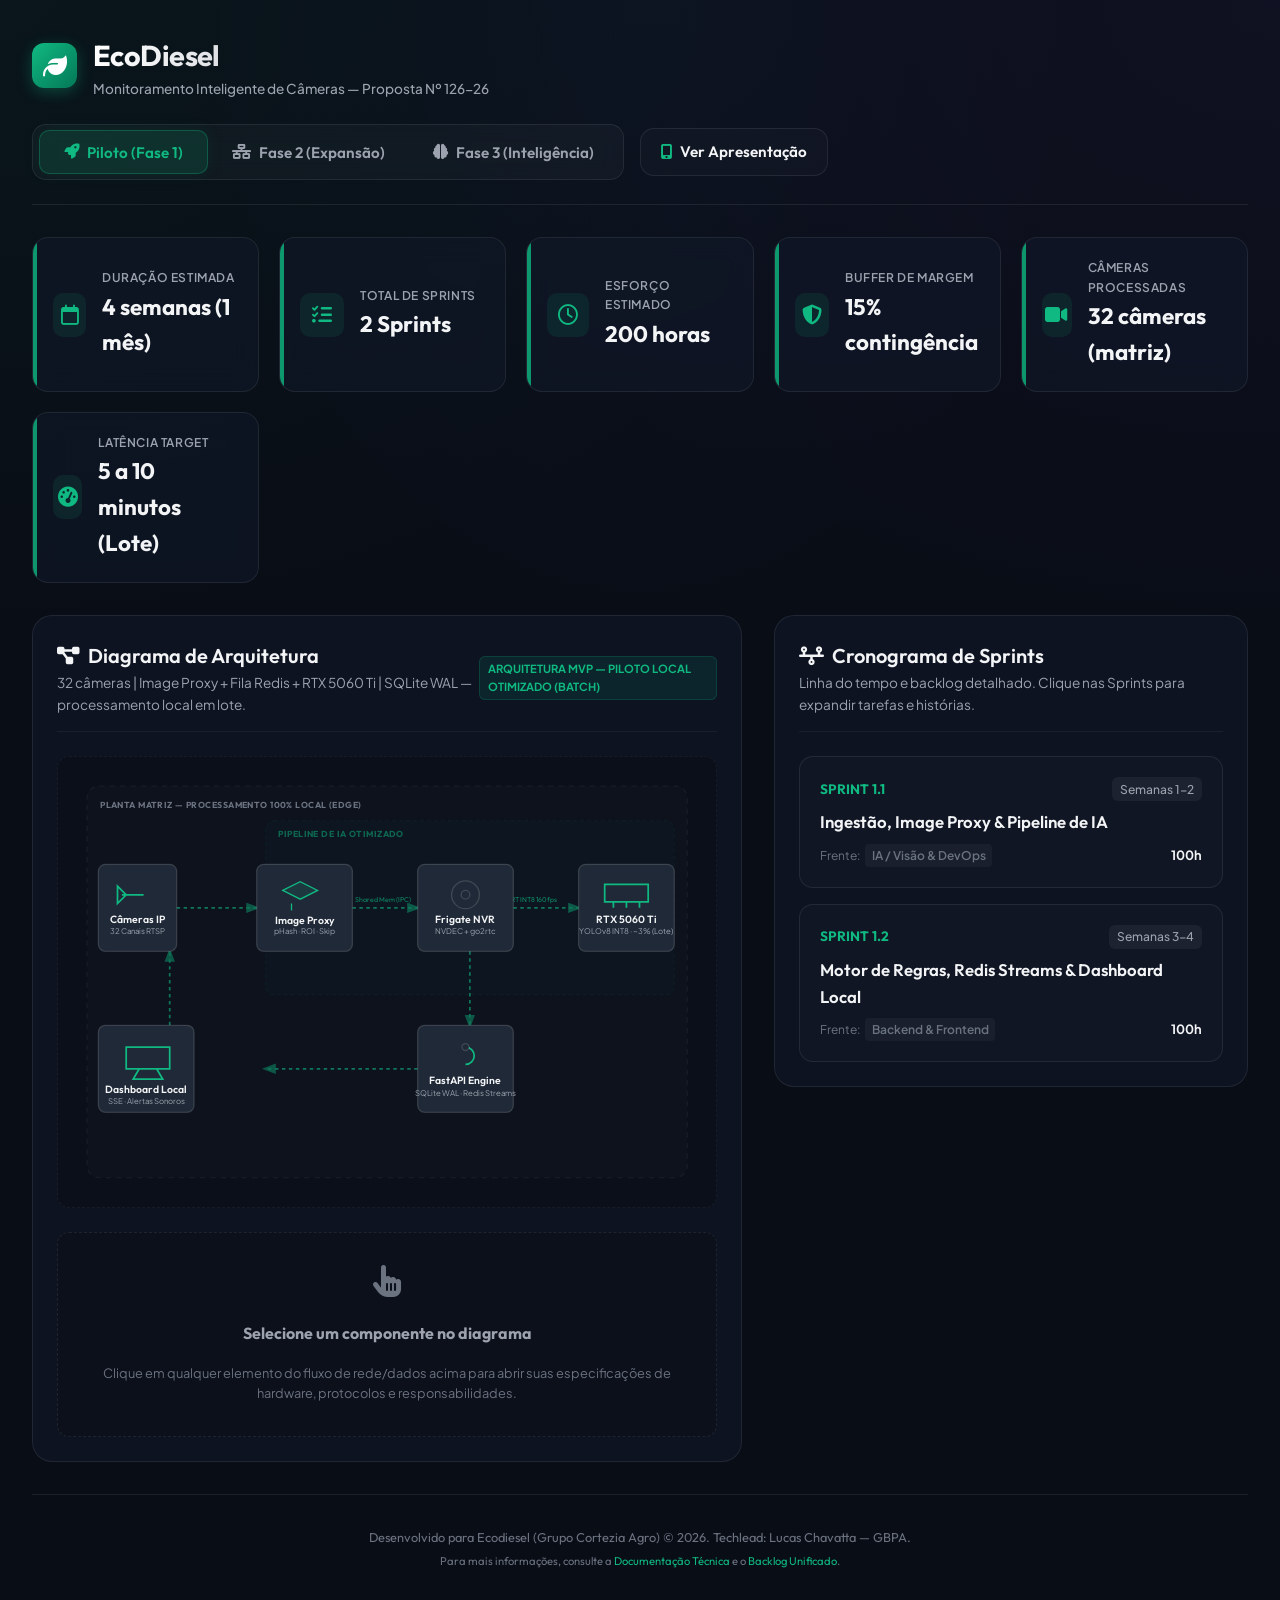
==== commit c14d4ba2: "att" ====
--- a/index.html
+++ b/index.html
@@ -97,7 +97,7 @@
         <div class="kpi-icon"><i class="fa-solid fa-gauge-high"></i></div>
         <div class="kpi-info">
           <span class="kpi-label">Latência Target</span>
-          <span class="kpi-value" id="kpi-latency">2 a 10 segundos</span>
+          <span class="kpi-value" id="kpi-latency">5 a 10 minutos (Lote/Fila)</span>
         </div>
       </div>
     </section>
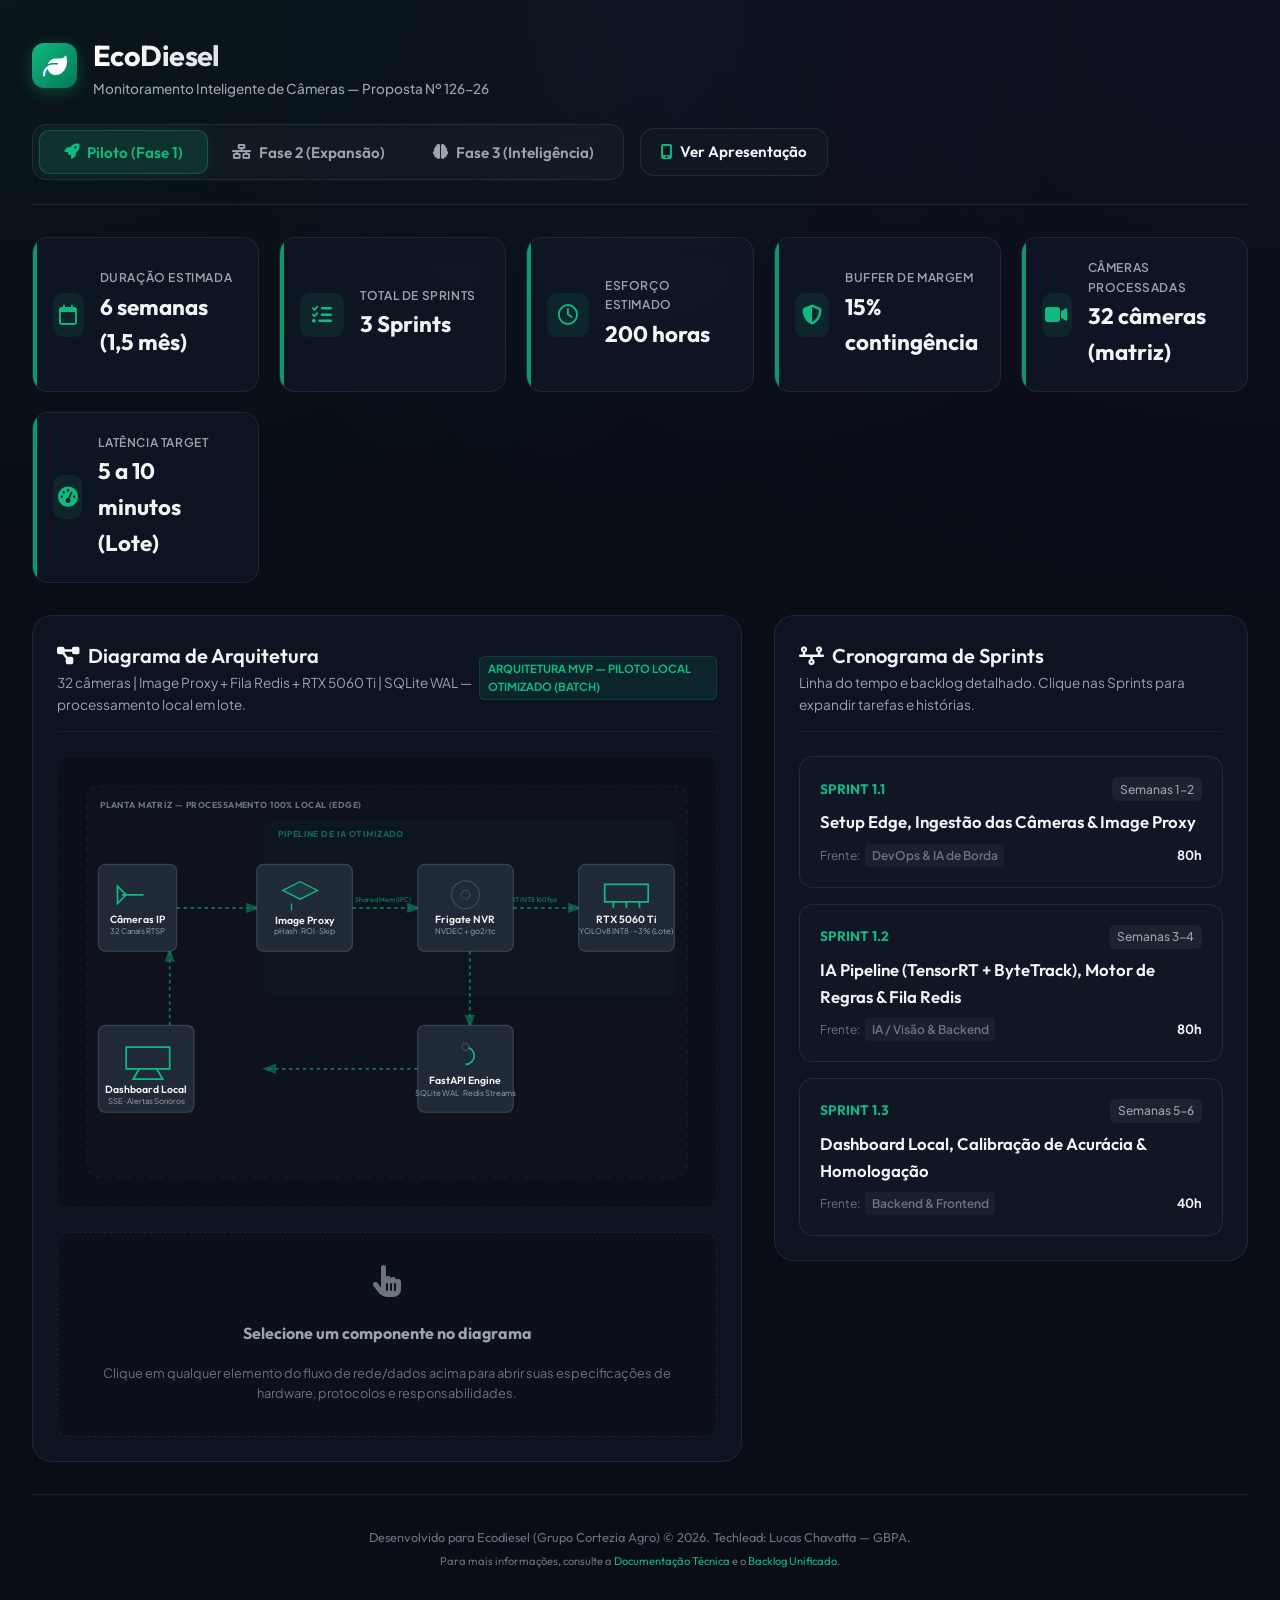
==== commit c1a57246: "Reestrutura Piloto em 3 sprints (200h, 6 semanas) 200h de dev excedem a capacidade de 1 Desenvolvedo" ====
--- a/index.html
+++ b/index.html
@@ -57,7 +57,7 @@
         <div class="kpi-icon"><i class="fa-regular fa-calendar"></i></div>
         <div class="kpi-info">
           <span class="kpi-label">Duração Estimada</span>
-          <span class="kpi-value" id="kpi-duration">4 semanas</span>
+          <span class="kpi-value" id="kpi-duration">6 semanas</span>
         </div>
       </div>
       
@@ -65,7 +65,7 @@
         <div class="kpi-icon"><i class="fa-solid fa-list-check"></i></div>
         <div class="kpi-info">
           <span class="kpi-label">Total de Sprints</span>
-          <span class="kpi-value" id="kpi-sprints">2 Sprints</span>
+          <span class="kpi-value" id="kpi-sprints">3 Sprints</span>
         </div>
       </div>
       
--- a/style.css
+++ b/style.css
@@ -260,7 +260,10 @@
 
 @media (max-width: 1200px) {
   .main-grid {
-    grid-template-columns: 1fr;
+    grid-template-columns: 1fr !important;
+  }
+  .roadmap-panel {
+    order: -1;
   }
 }
 
